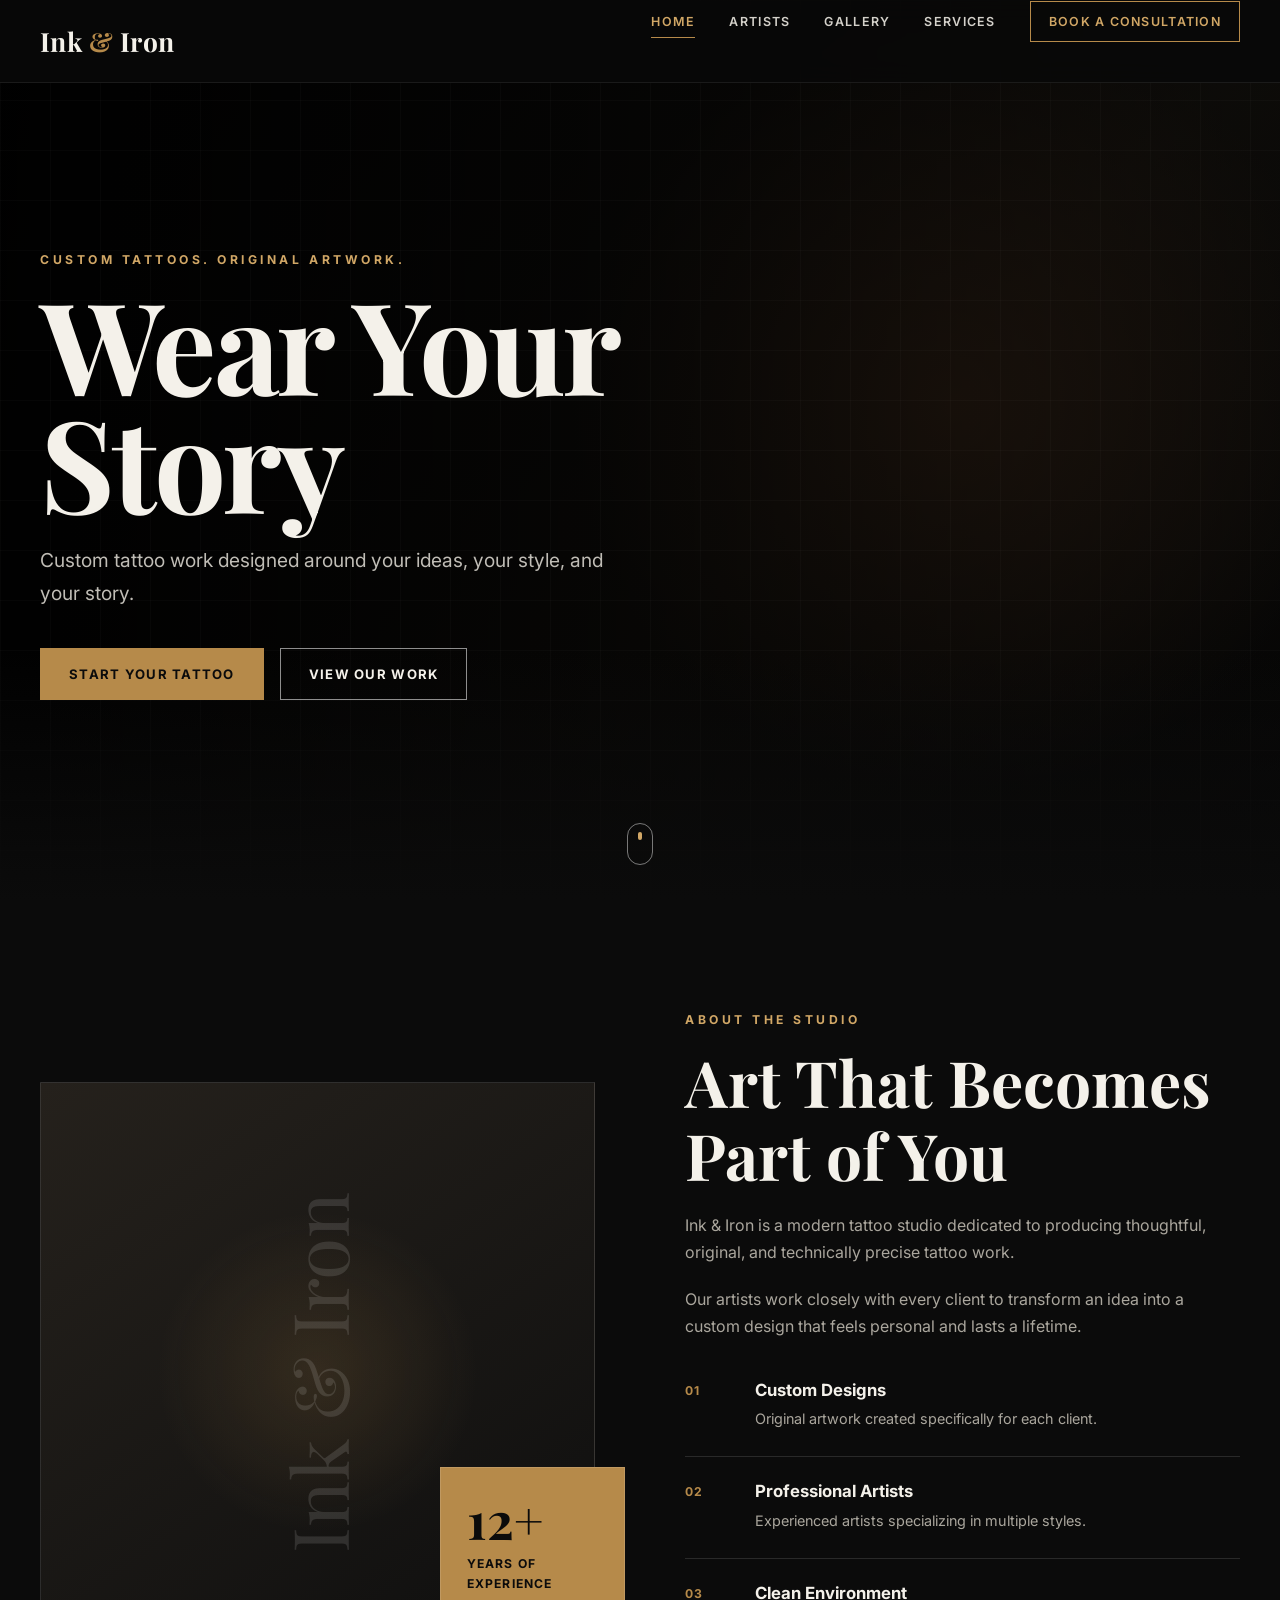
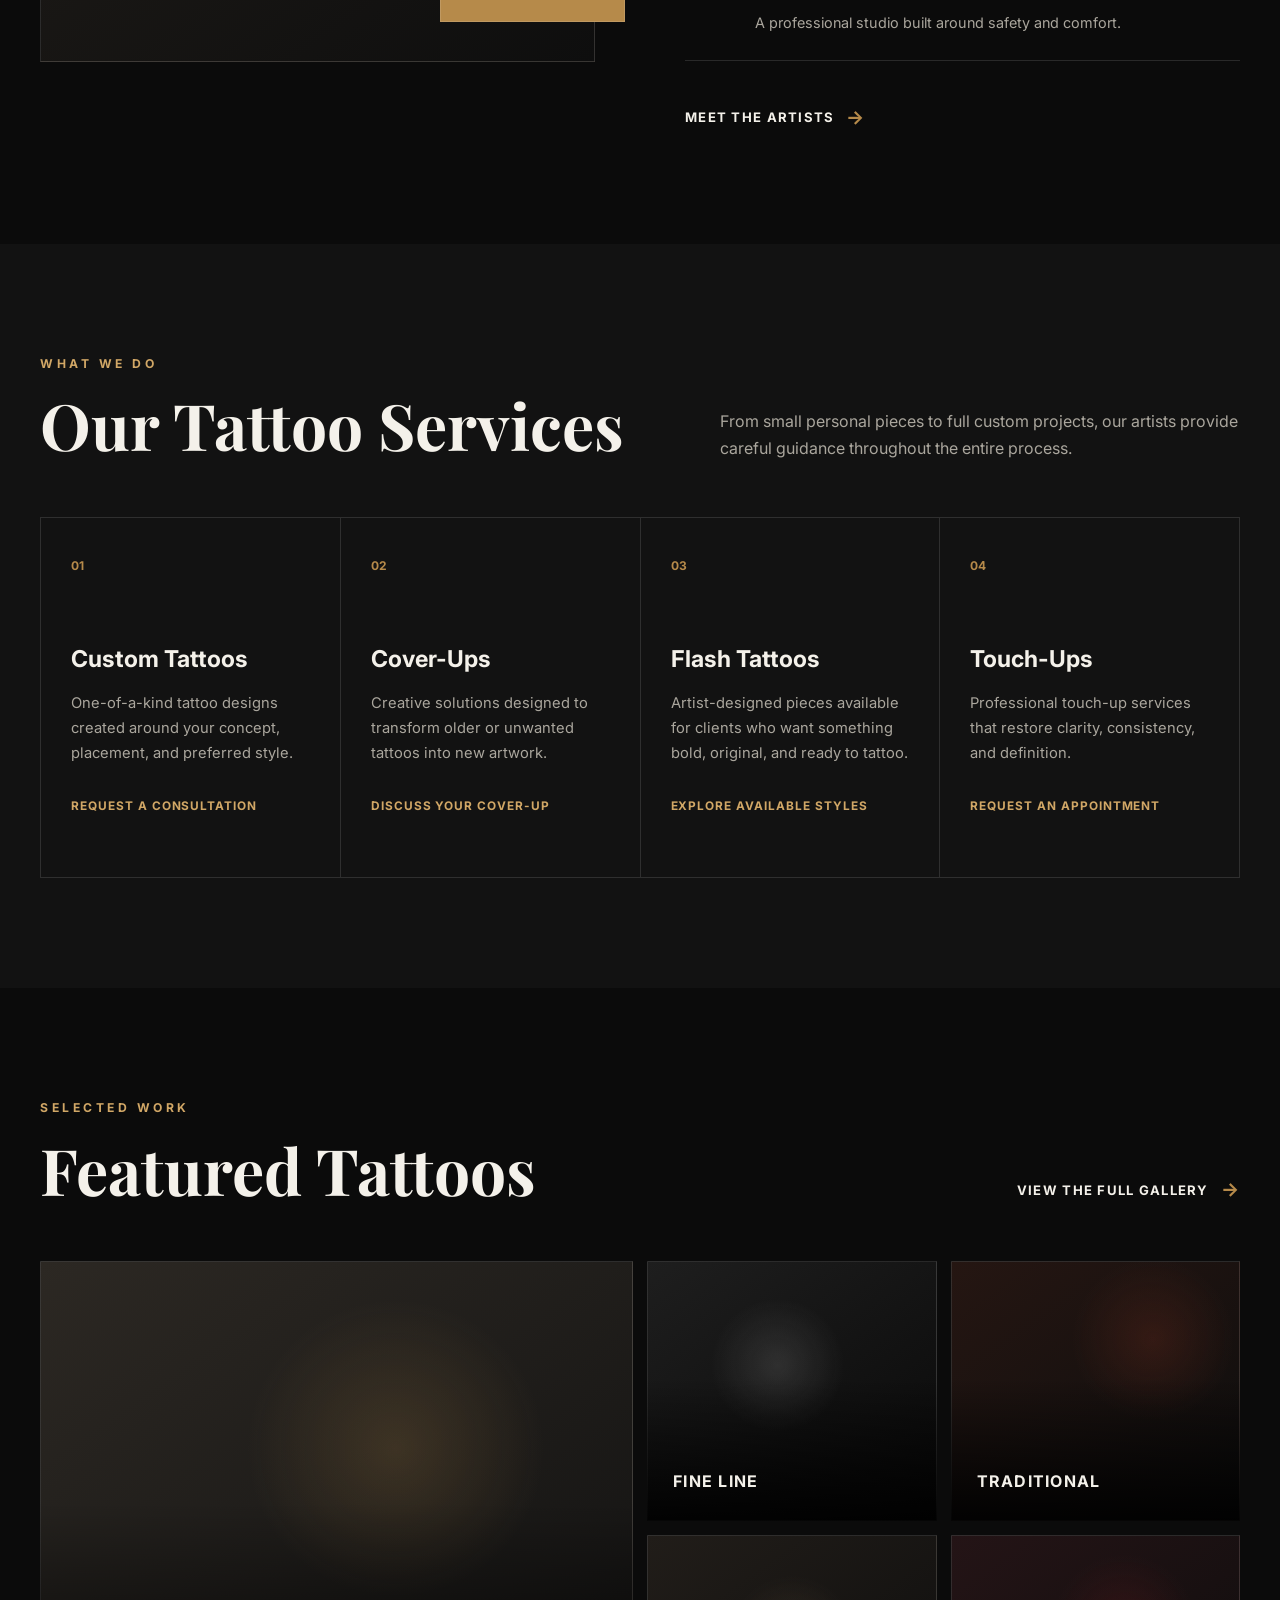
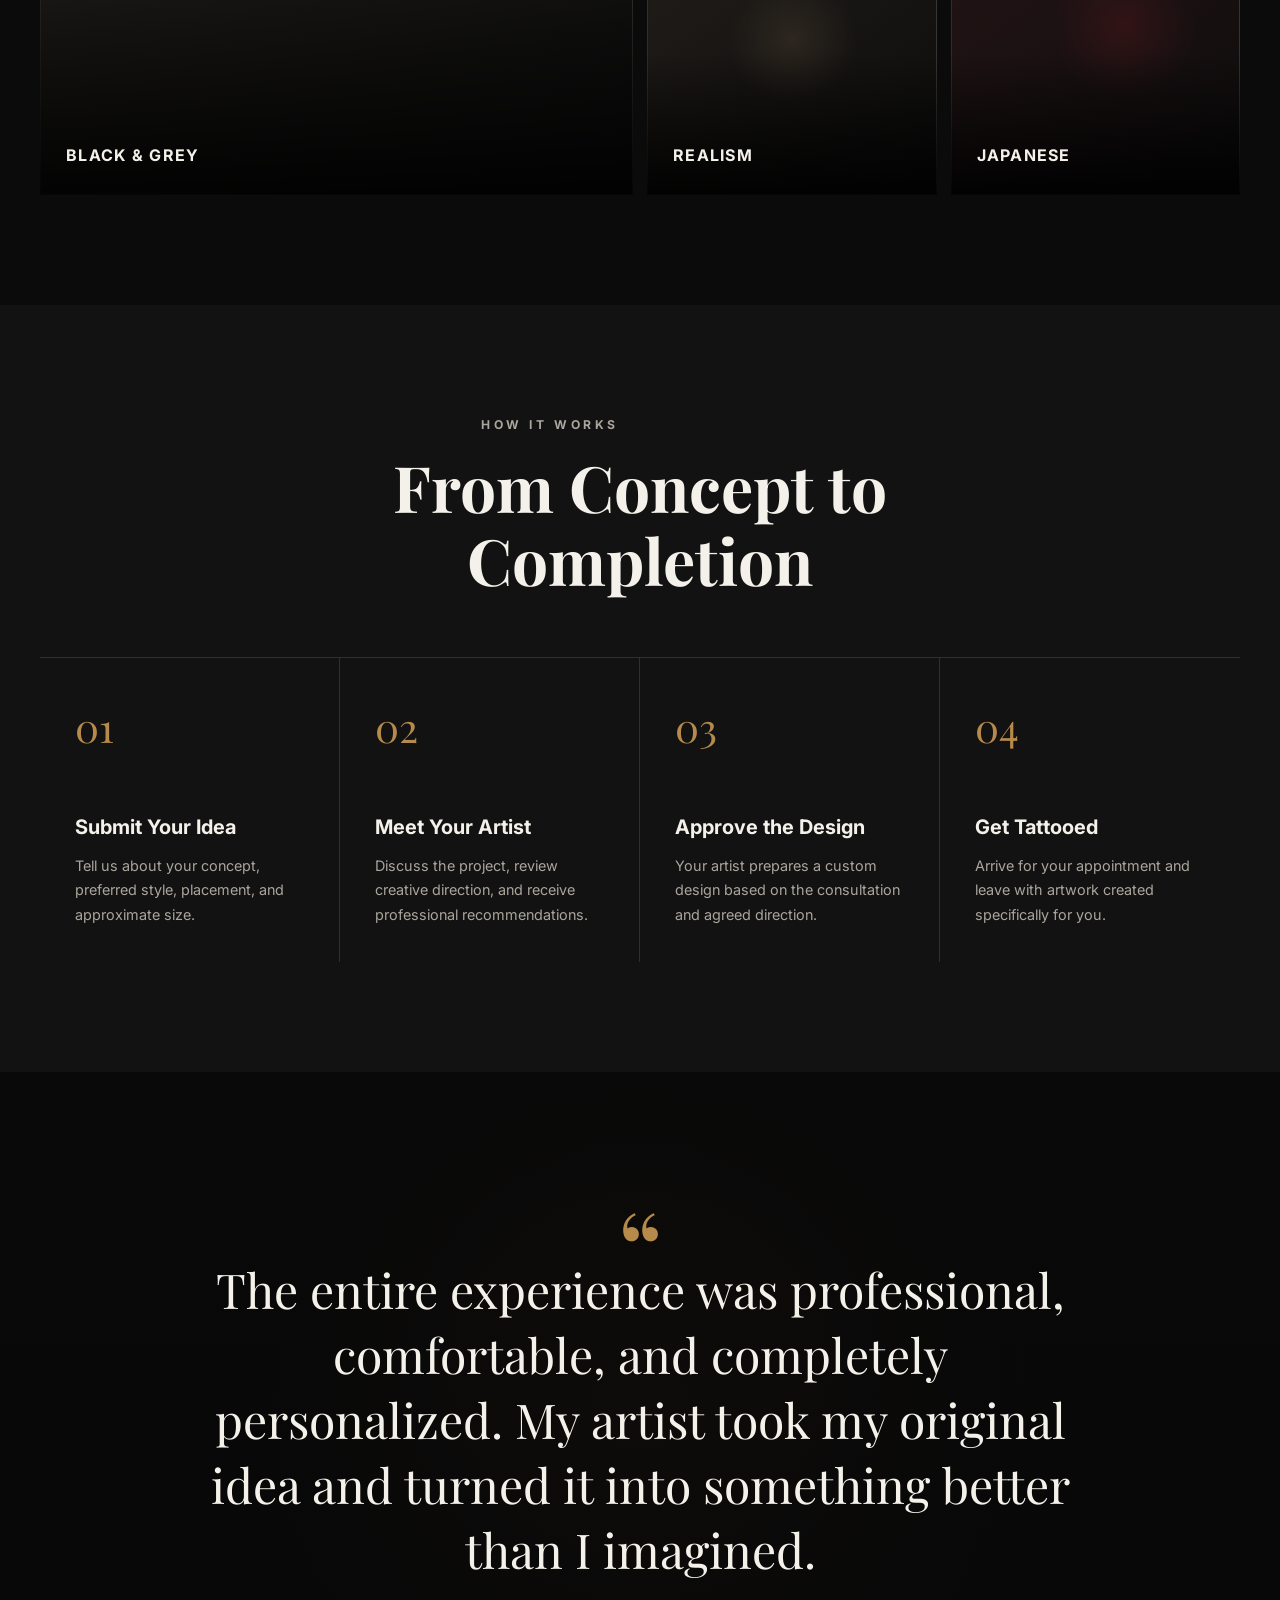
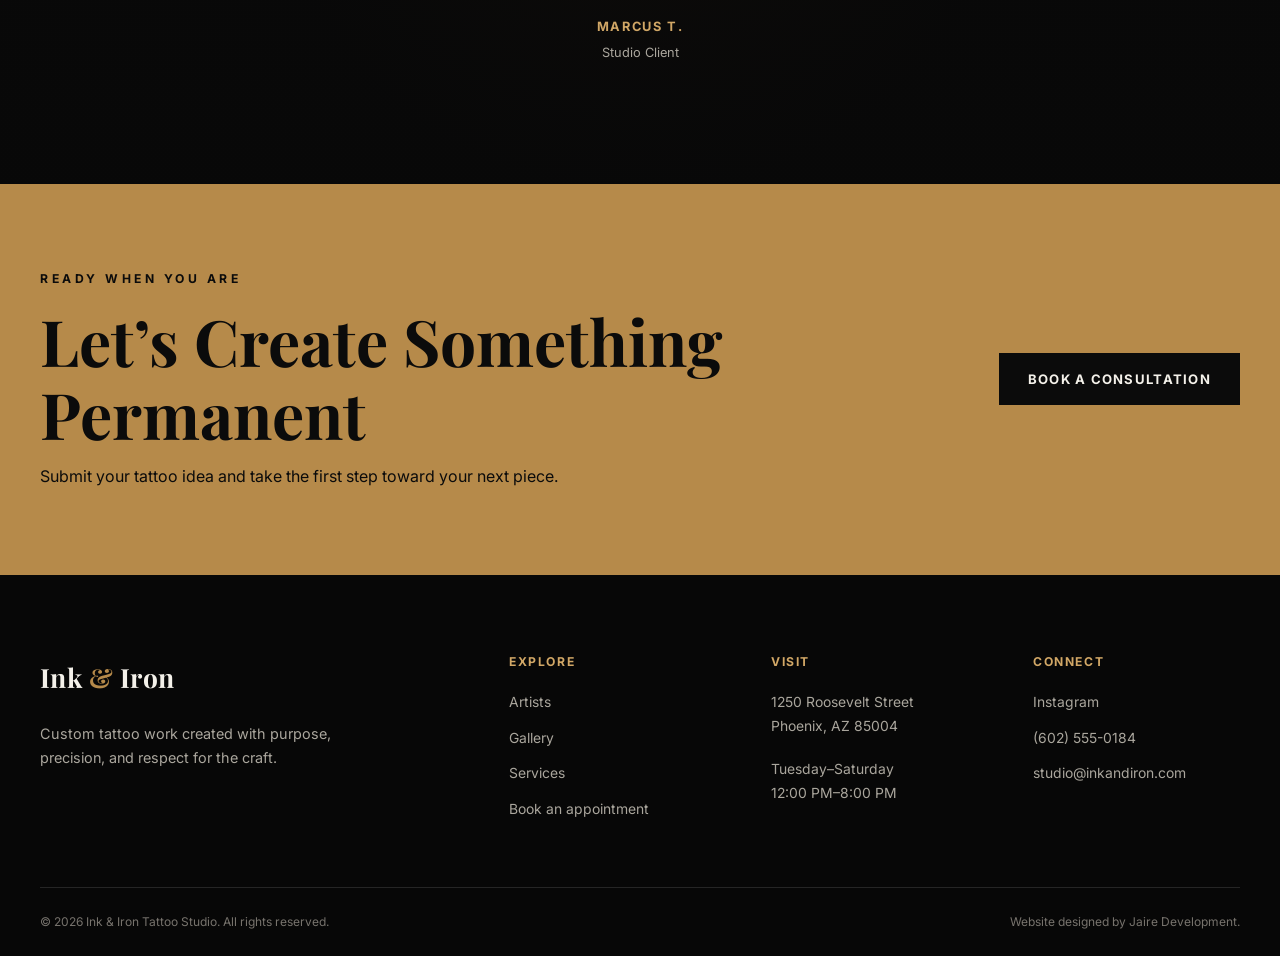
==== index.html @ 7f623fce "." ====
<!DOCTYPE html>
<html lang="en">
  <head>
    <meta charset="UTF-8" />

    <meta
      name="viewport"
      content="width=device-width, initial-scale=1.0"
    />

    <meta
      name="description"
      content="Ink & Iron Tattoo Studio creates custom tattoos in a clean, professional, and welcoming environment."
    />

    <title>Ink & Iron Tattoo Studio</title>

    <link rel="stylesheet" href="css/styles.css" />
  </head>

  <body>
    <!-- Header -->
    <header class="site-header">
      <nav class="navbar" aria-label="Main navigation">
        <a href="index.html" class="logo">
          Ink <span>&</span> Iron
        </a>

        <button
          class="menu-toggle"
          type="button"
          aria-label="Open navigation menu"
          aria-expanded="false"
        >
          <span></span>
          <span></span>
          <span></span>
        </button>

        <ul class="nav-links">
          <li><a href="index.html" class="active">Home</a></li>
          <li><a href="artists.html">Artists</a></li>
          <li><a href="gallery.html">Gallery</a></li>
          <li><a href="#services">Services</a></li>
          <li>
            <a href="booking.html" class="nav-button">
              Book a Consultation
            </a>
          </li>
        </ul>
      </nav>
    </header>

    <main>
      <!-- Hero -->
      <section class="hero">
        <div class="hero-overlay"></div>

        <div class="hero-content">
          <p class="eyebrow">Custom tattoos. Original artwork.</p>

          <h1>Wear Your Story</h1>

          <p class="hero-description">
            Custom tattoo work designed around your ideas, your style, and
            your story.
          </p>

          <div class="hero-actions">
            <a href="booking.html" class="button button-primary">
              Start Your Tattoo
            </a>

            <a href="gallery.html" class="button button-outline">
              View Our Work
            </a>
          </div>
        </div>

        <a href="#about" class="scroll-indicator" aria-label="Scroll to about">
          <span></span>
        </a>
      </section>

      <!-- About -->
      <section class="section about-section" id="about">
        <div class="section-container about-grid">
          <div class="about-visual" aria-hidden="true">
            <div class="image-placeholder">
              <span>Ink & Iron</span>
            </div>

            <div class="experience-badge">
              <strong>12+</strong>
              <span>Years of Experience</span>
            </div>
          </div>

          <div class="about-content">
            <p class="section-label">About the studio</p>

            <h2>Art That Becomes Part of You</h2>

            <p>
              Ink & Iron is a modern tattoo studio dedicated to producing
              thoughtful, original, and technically precise tattoo work.
            </p>

            <p>
              Our artists work closely with every client to transform an idea
              into a custom design that feels personal and lasts a lifetime.
            </p>

            <div class="studio-features">
              <div class="feature">
                <span class="feature-number">01</span>

                <div>
                  <h3>Custom Designs</h3>
                  <p>Original artwork created specifically for each client.</p>
                </div>
              </div>

              <div class="feature">
                <span class="feature-number">02</span>

                <div>
                  <h3>Professional Artists</h3>
                  <p>Experienced artists specializing in multiple styles.</p>
                </div>
              </div>

              <div class="feature">
                <span class="feature-number">03</span>

                <div>
                  <h3>Clean Environment</h3>
                  <p>A professional studio built around safety and comfort.</p>
                </div>
              </div>
            </div>

            <a href="artists.html" class="text-link">
              Meet the artists
              <span aria-hidden="true">→</span>
            </a>
          </div>
        </div>
      </section>

      <!-- Services -->
      <section class="section services-section" id="services">
        <div class="section-container">
          <div class="section-heading">
            <div>
              <p class="section-label">What we do</p>
              <h2>Our Tattoo Services</h2>
            </div>

            <p>
              From small personal pieces to full custom projects, our artists
              provide careful guidance throughout the entire process.
            </p>
          </div>

          <div class="services-grid">
            <article class="service-card">
              <span class="service-number">01</span>
              <h3>Custom Tattoos</h3>
              <p>
                One-of-a-kind tattoo designs created around your concept,
                placement, and preferred style.
              </p>
              <a href="booking.html">Request a consultation</a>
            </article>

            <article class="service-card">
              <span class="service-number">02</span>
              <h3>Cover-Ups</h3>
              <p>
                Creative solutions designed to transform older or unwanted
                tattoos into new artwork.
              </p>
              <a href="booking.html">Discuss your cover-up</a>
            </article>

            <article class="service-card">
              <span class="service-number">03</span>
              <h3>Flash Tattoos</h3>
              <p>
                Artist-designed pieces available for clients who want something
                bold, original, and ready to tattoo.
              </p>
              <a href="gallery.html">Explore available styles</a>
            </article>

            <article class="service-card">
              <span class="service-number">04</span>
              <h3>Touch-Ups</h3>
              <p>
                Professional touch-up services that restore clarity,
                consistency, and definition.
              </p>
              <a href="booking.html">Request an appointment</a>
            </article>
          </div>
        </div>
      </section>

      <!-- Featured Work -->
      <section class="section gallery-preview-section">
        <div class="section-container">
          <div class="section-heading">
            <div>
              <p class="section-label">Selected work</p>
              <h2>Featured Tattoos</h2>
            </div>

            <a href="gallery.html" class="text-link">
              View the full gallery
              <span aria-hidden="true">→</span>
            </a>
          </div>

          <div class="gallery-preview-grid">
            <article class="gallery-item gallery-item-large">
              <div class="gallery-placeholder">
                <span>Black & Grey</span>
              </div>
            </article>

            <article class="gallery-item">
              <div class="gallery-placeholder">
                <span>Fine Line</span>
              </div>
            </article>

            <article class="gallery-item">
              <div class="gallery-placeholder">
                <span>Traditional</span>
              </div>
            </article>

            <article class="gallery-item">
              <div class="gallery-placeholder">
                <span>Realism</span>
              </div>
            </article>

            <article class="gallery-item">
              <div class="gallery-placeholder">
                <span>Japanese</span>
              </div>
            </article>
          </div>
        </div>
      </section>

      <!-- Process -->
      <section class="section process-section">
        <div class="section-container">
          <div class="section-heading centered">
            <p class="section-label">How it works</p>
            <h2>From Concept to Completion</h2>
          </div>

          <div class="process-grid">
            <article class="process-step">
              <span>01</span>
              <h3>Submit Your Idea</h3>
              <p>
                Tell us about your concept, preferred style, placement, and
                approximate size.
              </p>
            </article>

            <article class="process-step">
              <span>02</span>
              <h3>Meet Your Artist</h3>
              <p>
                Discuss the project, review creative direction, and receive
                professional recommendations.
              </p>
            </article>

            <article class="process-step">
              <span>03</span>
              <h3>Approve the Design</h3>
              <p>
                Your artist prepares a custom design based on the consultation
                and agreed direction.
              </p>
            </article>

            <article class="process-step">
              <span>04</span>
              <h3>Get Tattooed</h3>
              <p>
                Arrive for your appointment and leave with artwork created
                specifically for you.
              </p>
            </article>
          </div>
        </div>
      </section>

      <!-- Testimonial -->
      <section class="testimonial-section">
        <div class="section-container">
          <blockquote>
            <span class="quote-mark">“</span>

            <p>
              The entire experience was professional, comfortable, and
              completely personalized. My artist took my original idea and
              turned it into something better than I imagined.
            </p>

            <footer>
              <strong>Marcus T.</strong>
              <span>Studio Client</span>
            </footer>
          </blockquote>
        </div>
      </section>

      <!-- Call to Action -->
      <section class="cta-section">
        <div class="section-container cta-content">
          <div>
            <p class="section-label">Ready when you are</p>
            <h2>Let’s Create Something Permanent</h2>
            <p>
              Submit your tattoo idea and take the first step toward your next
              piece.
            </p>
          </div>

          <a href="booking.html" class="button button-primary">
            Book a Consultation
          </a>
        </div>
      </section>
    </main>

    <!-- Footer -->
    <footer class="site-footer">
      <div class="section-container footer-grid">
        <div class="footer-brand">
          <a href="index.html" class="logo">
            Ink <span>&</span> Iron
          </a>

          <p>
            Custom tattoo work created with purpose, precision, and respect for
            the craft.
          </p>
        </div>

        <div class="footer-column">
          <h3>Explore</h3>

          <ul>
            <li><a href="artists.html">Artists</a></li>
            <li><a href="gallery.html">Gallery</a></li>
            <li><a href="#services">Services</a></li>
            <li><a href="booking.html">Book an appointment</a></li>
          </ul>
        </div>

        <div class="footer-column">
          <h3>Visit</h3>

          <address>
            1250 Roosevelt Street<br />
            Phoenix, AZ 85004
          </address>

          <p>
            Tuesday–Saturday<br />
            12:00 PM–8:00 PM
          </p>
        </div>

        <div class="footer-column">
          <h3>Connect</h3>

          <ul>
            <li>
              <a href="#" aria-label="Visit Ink and Iron on Instagram">
                Instagram
              </a>
            </li>

            <li>
              <a href="tel:+16025550184">(602) 555-0184</a>
            </li>

            <li>
              <a href="mailto:studio@inkandiron.com">
                studio@inkandiron.com
              </a>
            </li>
          </ul>
        </div>
      </div>

      <div class="section-container footer-bottom">
        <p>
          &copy; <span id="current-year"></span> Ink & Iron Tattoo Studio.
          All rights reserved.
        </p>

        <p>Website designed by Jaire Development.</p>
      </div>
    </footer>

    <script src="js/script.js"></script>
  </body>
</html>
---- css/styles.css ----
@import url("https://fonts.googleapis.com/css2?family=Inter:wght@400;500;600;700&family=Playfair+Display:wght@600;700&display=swap");

:root {
  --background: #0b0b0b;
  --background-light: #121212;
  --background-card: #181818;
  --text-primary: #f4f1ea;
  --text-secondary: #aaa69d;
  --accent: #b68a4a;
  --accent-light: #d1a766;
  --border: rgba(255, 255, 255, 0.12);
  --container-width: 1200px;
  --transition: 0.3s ease;
}

* {
  margin: 0;
  padding: 0;
  box-sizing: border-box;
}

html {
  scroll-behavior: smooth;
}

body {
  min-height: 100vh;
  overflow-x: hidden;
  background: var(--background);
  color: var(--text-primary);
  font-family: "Inter", sans-serif;
  line-height: 1.7;
}

body.menu-open {
  overflow: hidden;
}

img {
  display: block;
  max-width: 100%;
}

a {
  color: inherit;
  text-decoration: none;
}

button,
input,
textarea,
select {
  font: inherit;
}

ul {
  list-style: none;
}

h1,
h2,
.logo {
  font-family: "Playfair Display", serif;
}

h1,
h2,
h3 {
  line-height: 1.15;
}

.section {
  padding: 110px 24px;
}

.section-container {
  width: 100%;
  max-width: var(--container-width);
  margin: 0 auto;
}

.section-label,
.eyebrow {
  margin-bottom: 14px;
  color: var(--accent-light);
  font-size: 0.76rem;
  font-weight: 700;
  letter-spacing: 0.22rem;
  text-transform: uppercase;
}

.section h2 {
  font-size: clamp(2.2rem, 5vw, 4.1rem);
  font-weight: 700;
}

.section-heading {
  display: flex;
  align-items: flex-end;
  justify-content: space-between;
  gap: 40px;
  margin-bottom: 55px;
}

.section-heading > p {
  max-width: 520px;
  color: var(--text-secondary);
}

.section-heading.centered {
  display: block;
  max-width: 700px;
  margin: 0 auto 60px;
  text-align: center;
}

.button {
  display: inline-flex;
  align-items: center;
  justify-content: center;
  min-height: 52px;
  padding: 0 28px;
  border: 1px solid transparent;
  font-size: 0.82rem;
  font-weight: 700;
  letter-spacing: 0.08rem;
  text-transform: uppercase;
  transition:
    color var(--transition),
    background-color var(--transition),
    border-color var(--transition),
    transform var(--transition);
}

.button:hover {
  transform: translateY(-3px);
}

.button-primary {
  background: var(--accent);
  color: #0b0b0b;
}

.button-primary:hover {
  background: var(--accent-light);
}

.button-outline {
  border-color: rgba(255, 255, 255, 0.55);
  color: var(--text-primary);
}

.button-outline:hover {
  border-color: var(--accent);
  background: var(--accent);
  color: #0b0b0b;
}

.text-link {
  display: inline-flex;
  align-items: center;
  gap: 12px;
  color: var(--text-primary);
  font-size: 0.82rem;
  font-weight: 700;
  letter-spacing: 0.08rem;
  text-transform: uppercase;
  transition: color var(--transition);
}

.text-link span {
  color: var(--accent);
  font-size: 1.2rem;
  transition: transform var(--transition);
}

.text-link:hover {
  color: var(--accent-light);
}

.text-link:hover span {
  transform: translateX(5px);
}

/* Header */

.site-header {
  position: fixed;
  z-index: 1000;
  top: 0;
  right: 0;
  left: 0;
  border-bottom: 1px solid rgba(255, 255, 255, 0.08);
  background: rgba(8, 8, 8, 0.88);
  backdrop-filter: blur(14px);
}

.navbar {
  display: flex;
  align-items: center;
  justify-content: space-between;
  width: min(100% - 48px, var(--container-width));
  min-height: 82px;
  margin: 0 auto;
}

.logo {
  color: var(--text-primary);
  font-size: 1.65rem;
  font-weight: 700;
  letter-spacing: 0.03rem;
}

.logo span {
  color: var(--accent);
}

.nav-links {
  display: flex;
  align-items: center;
  gap: 34px;
}

.nav-links a {
  position: relative;
  color: #d4d1ca;
  font-size: 0.78rem;
  font-weight: 600;
  letter-spacing: 0.08rem;
  text-transform: uppercase;
  transition: color var(--transition);
}

.nav-links a:not(.nav-button)::after {
  position: absolute;
  right: 0;
  bottom: -9px;
  left: 0;
  height: 1px;
  background: var(--accent);
  content: "";
  transform: scaleX(0);
  transform-origin: right;
  transition: transform var(--transition);
}

.nav-links a:hover,
.nav-links a.active {
  color: var(--accent-light);
}

.nav-links a:hover::after,
.nav-links a.active::after {
  transform: scaleX(1);
  transform-origin: left;
}

.nav-links .nav-button {
  padding: 12px 18px;
  border: 1px solid var(--accent);
  color: var(--accent-light);
}

.nav-links .nav-button:hover {
  background: var(--accent);
  color: #0b0b0b;
}

.menu-toggle {
  display: none;
  width: 42px;
  height: 42px;
  border: 0;
  background: transparent;
  cursor: pointer;
}

.menu-toggle span {
  display: block;
  width: 25px;
  height: 2px;
  margin: 5px auto;
  background: var(--text-primary);
  transition:
    transform var(--transition),
    opacity var(--transition);
}

/* Hero */

.hero {
  position: relative;
  display: flex;
  align-items: center;
  min-height: 100vh;
  padding: 130px 24px 80px;
  background:
    linear-gradient(90deg, rgba(0, 0, 0, 0.96), rgba(0, 0, 0, 0.5)),
    radial-gradient(circle at 75% 45%, #3a281a 0%, transparent 36%),
    linear-gradient(135deg, #090909, #1a1712 60%, #090909);
}

.hero::before {
  position: absolute;
  inset: 0;
  background-image:
    linear-gradient(rgba(255, 255, 255, 0.018) 1px, transparent 1px),
    linear-gradient(90deg, rgba(255, 255, 255, 0.018) 1px, transparent 1px);
  background-size: 50px 50px;
  content: "";
}

.hero-overlay {
  position: absolute;
  inset: 0;
  background: linear-gradient(
    to top,
    var(--background) 0%,
    transparent 28%
  );
}

.hero-content {
  position: relative;
  z-index: 2;
  width: 100%;
  max-width: var(--container-width);
  margin: 0 auto;
}

.hero h1 {
  max-width: 850px;
  margin-bottom: 24px;
  font-size: clamp(4rem, 10vw, 8rem);
  line-height: 0.92;
  letter-spacing: -0.2rem;
}

.hero-description {
  max-width: 580px;
  margin-bottom: 38px;
  color: #c0bdb6;
  font-size: clamp(1rem, 2vw, 1.2rem);
}

.hero-actions {
  display: flex;
  flex-wrap: wrap;
  gap: 16px;
}

.scroll-indicator {
  position: absolute;
  z-index: 2;
  bottom: 35px;
  left: 50%;
  width: 26px;
  height: 42px;
  border: 1px solid rgba(255, 255, 255, 0.45);
  border-radius: 20px;
  transform: translateX(-50%);
}

.scroll-indicator span {
  position: absolute;
  top: 8px;
  left: 50%;
  width: 4px;
  height: 8px;
  border-radius: 20px;
  background: var(--accent-light);
  transform: translateX(-50%);
  animation: scrollIndicator 1.8s infinite;
}

@keyframes scrollIndicator {
  0% {
    opacity: 0;
    transform: translate(-50%, 0);
  }

  40% {
    opacity: 1;
  }

  100% {
    opacity: 0;
    transform: translate(-50%, 14px);
  }
}

/* About */

.about-section {
  background: var(--background);
}

.about-grid {
  display: grid;
  grid-template-columns: minmax(0, 1fr) minmax(0, 1fr);
  align-items: center;
  gap: 90px;
}

.about-visual {
  position: relative;
  min-height: 580px;
}

.image-placeholder {
  display: flex;
  align-items: center;
  justify-content: center;
  height: 100%;
  min-height: 580px;
  border: 1px solid var(--border);
  background:
    radial-gradient(circle at center, rgba(182, 138, 74, 0.17), transparent 40%),
    linear-gradient(145deg, #25211c, #0e0e0e);
}

.image-placeholder span {
  color: rgba(255, 255, 255, 0.12);
  font-family: "Playfair Display", serif;
  font-size: clamp(2rem, 6vw, 5rem);
  transform: rotate(-90deg);
}

.experience-badge {
  position: absolute;
  right: -30px;
  bottom: 40px;
  display: flex;
  flex-direction: column;
  width: 185px;
  padding: 26px;
  border: 1px solid rgba(255, 255, 255, 0.13);
  background: var(--accent);
  color: #0b0b0b;
}

.experience-badge strong {
  font-family: "Playfair Display", serif;
  font-size: 3.2rem;
  line-height: 1;
}

.experience-badge span {
  margin-top: 8px;
  font-size: 0.76rem;
  font-weight: 700;
  letter-spacing: 0.07rem;
  text-transform: uppercase;
}

.about-content > p:not(.section-label) {
  margin-top: 20px;
  color: var(--text-secondary);
}

.studio-features {
  display: grid;
  gap: 25px;
  margin: 40px 0;
}

.feature {
  display: grid;
  grid-template-columns: 50px 1fr;
  gap: 20px;
  padding-bottom: 25px;
  border-bottom: 1px solid var(--border);
}

.feature-number {
  color: var(--accent);
  font-size: 0.76rem;
  font-weight: 700;
  letter-spacing: 0.08rem;
}

.feature h3 {
  margin-bottom: 7px;
  font-size: 1.05rem;
}

.feature p {
  color: var(--text-secondary);
  font-size: 0.9rem;
}

/* Services */

.services-section {
  background: var(--background-light);
}

.services-grid {
  display: grid;
  grid-template-columns: repeat(4, 1fr);
  border-top: 1px solid var(--border);
  border-left: 1px solid var(--border);
}

.service-card {
  min-height: 360px;
  padding: 38px 30px;
  border-right: 1px solid var(--border);
  border-bottom: 1px solid var(--border);
  transition:
    background-color var(--transition),
    transform var(--transition);
}

.service-card:hover {
  background: #1d1b18;
  transform: translateY(-6px);
}

.service-number {
  display: block;
  margin-bottom: 70px;
  color: var(--accent);
  font-size: 0.75rem;
  font-weight: 700;
}

.service-card h3 {
  margin-bottom: 18px;
  font-size: 1.45rem;
}

.service-card p {
  margin-bottom: 25px;
  color: var(--text-secondary);
  font-size: 0.92rem;
}

.service-card a {
  color: var(--accent-light);
  font-size: 0.74rem;
  font-weight: 700;
  letter-spacing: 0.06rem;
  text-transform: uppercase;
}

/* Gallery preview */

.gallery-preview-section {
  background: var(--background);
}

.gallery-preview-grid {
  display: grid;
  grid-template-columns: repeat(4, 1fr);
  grid-auto-rows: 260px;
  gap: 14px;
}

.gallery-item {
  position: relative;
  overflow: hidden;
}

.gallery-item-large {
  grid-column: span 2;
  grid-row: span 2;
}

.gallery-placeholder {
  display: flex;
  align-items: flex-end;
  width: 100%;
  height: 100%;
  padding: 25px;
  border: 1px solid var(--border);
  background:
    radial-gradient(circle at 60% 35%, rgba(182, 138, 74, 0.2), transparent 30%),
    linear-gradient(145deg, #2c2823, #101010);
  transition: transform 0.55s ease;
}

.gallery-item:nth-child(2) .gallery-placeholder {
  background:
    radial-gradient(circle at 45% 40%, rgba(160, 160, 160, 0.19), transparent 30%),
    linear-gradient(145deg, #1e1e1e, #090909);
}

.gallery-item:nth-child(3) .gallery-placeholder {
  background:
    radial-gradient(circle at 70% 30%, rgba(121, 47, 31, 0.28), transparent 30%),
    linear-gradient(145deg, #251612, #0d0d0d);
}

.gallery-item:nth-child(4) .gallery-placeholder {
  background:
    radial-gradient(circle at 50% 40%, rgba(95, 77, 59, 0.3), transparent 30%),
    linear-gradient(145deg, #211d19, #0c0c0c);
}

.gallery-item:nth-child(5) .gallery-placeholder {
  background:
    radial-gradient(circle at 60% 35%, rgba(111, 28, 31, 0.28), transparent 30%),
    linear-gradient(145deg, #241416, #0c0c0c);
}

.gallery-placeholder::before {
  position: absolute;
  inset: 0;
  background: linear-gradient(to top, rgba(0, 0, 0, 0.9), transparent 55%);
  content: "";
}

.gallery-placeholder span {
  position: relative;
  z-index: 1;
  font-weight: 700;
  letter-spacing: 0.08rem;
  text-transform: uppercase;
}

.gallery-item:hover .gallery-placeholder {
  transform: scale(1.04);
}

/* Process */

.process-section {
  background: var(--background-light);
}

.process-grid {
  display: grid;
  grid-template-columns: repeat(4, 1fr);
}

.process-step {
  position: relative;
  padding: 35px;
  border-top: 1px solid var(--border);
}

.process-step:not(:last-child) {
  border-right: 1px solid var(--border);
}

.process-step span {
  display: block;
  margin-bottom: 55px;
  color: var(--accent);
  font-family: "Playfair Display", serif;
  font-size: 2.5rem;
}

.process-step h3 {
  margin-bottom: 15px;
  font-size: 1.25rem;
}

.process-step p {
  color: var(--text-secondary);
  font-size: 0.9rem;
}

/* Testimonial */

.testimonial-section {
  padding: 120px 24px;
  background:
    linear-gradient(rgba(8, 8, 8, 0.86), rgba(8, 8, 8, 0.96)),
    radial-gradient(circle at center, #4a321f, transparent 50%);
}

.testimonial-section blockquote {
  max-width: 900px;
  margin: 0 auto;
  text-align: center;
}

.quote-mark {
  display: block;
  height: 65px;
  color: var(--accent);
  font-family: "Playfair Display", serif;
  font-size: 7rem;
  line-height: 1;
}

.testimonial-section blockquote > p {
  margin-bottom: 35px;
  font-family: "Playfair Display", serif;
  font-size: clamp(1.65rem, 4vw, 3rem);
  line-height: 1.35;
}

.testimonial-section footer {
  display: flex;
  flex-direction: column;
  gap: 4px;
}

.testimonial-section footer strong {
  color: var(--accent-light);
  font-size: 0.8rem;
  letter-spacing: 0.1rem;
  text-transform: uppercase;
}

.testimonial-section footer span {
  color: var(--text-secondary);
  font-size: 0.8rem;
}

/* Call to action */

.cta-section {
  padding: 85px 24px;
  background: var(--accent);
  color: #0b0b0b;
}

.cta-section .section-label {
  color: #0b0b0b;
}

.cta-content {
  display: flex;
  align-items: center;
  justify-content: space-between;
  gap: 50px;
}

.cta-content h2 {
  max-width: 700px;
  margin-bottom: 12px;
  font-family: "Playfair Display", serif;
  font-size: clamp(2.2rem, 5vw, 4rem);
}

.cta-content p {
  max-width: 650px;
}

.cta-section .button-primary {
  flex-shrink: 0;
  border-color: #0b0b0b;
  background: #0b0b0b;
  color: var(--text-primary);
}

.cta-section .button-primary:hover {
  background: transparent;
  color: #0b0b0b;
}

/* Footer */

.site-footer {
  padding: 80px 24px 24px;
  background: #070707;
}

.footer-grid {
  display: grid;
  grid-template-columns: 2fr repeat(3, 1fr);
  gap: 55px;
  padding-bottom: 65px;
}

.footer-brand p {
  max-width: 320px;
  margin-top: 22px;
  color: var(--text-secondary);
  font-size: 0.9rem;
}

.footer-column h3 {
  margin-bottom: 22px;
  color: var(--accent-light);
  font-size: 0.76rem;
  letter-spacing: 0.1rem;
  text-transform: uppercase;
}

.footer-column ul {
  display: grid;
  gap: 12px;
}

.footer-column li,
.footer-column p,
.footer-column address {
  color: var(--text-secondary);
  font-size: 0.87rem;
  font-style: normal;
}

.footer-column p {
  margin-top: 20px;
}

.footer-column a {
  transition: color var(--transition);
}

.footer-column a:hover {
  color: var(--accent-light);
}

.footer-bottom {
  display: flex;
  justify-content: space-between;
  gap: 30px;
  padding-top: 24px;
  border-top: 1px solid var(--border);
  color: #77736d;
  font-size: 0.75rem;
}

/* Tablet */

@media (max-width: 1000px) {
  .nav-links {
    gap: 20px;
  }

  .about-grid {
    gap: 55px;
  }

  .services-grid {
    grid-template-columns: repeat(2, 1fr);
  }

  .process-grid {
    grid-template-columns: repeat(2, 1fr);
  }

  .process-step {
    border-right: 1px solid var(--border);
    border-bottom: 1px solid var(--border);
  }

  .gallery-preview-grid {
    grid-template-columns: repeat(2, 1fr);
  }

  .footer-grid {
    grid-template-columns: repeat(2, 1fr);
  }
}

/* Mobile navigation */

@media (max-width: 800px) {
  .section {
    padding: 85px 20px;
  }

  .navbar {
    width: min(100% - 40px, var(--container-width));
    min-height: 74px;
  }

  .menu-toggle {
    z-index: 1001;
    display: block;
  }

  .nav-links {
    position: fixed;
    top: 0;
    right: -100%;
    display: flex;
    flex-direction: column;
    align-items: flex-start;
    justify-content: center;
    width: min(82%, 400px);
    height: 100vh;
    padding: 90px 45px;
    background: #0b0b0b;
    transition: right var(--transition);
  }

  .nav-links.open {
    right: 0;
  }

  .nav-links a {
    font-size: 1rem;
  }

  .menu-toggle.active span:nth-child(1) {
    transform: translateY(7px) rotate(45deg);
  }

  .menu-toggle.active span:nth-child(2) {
    opacity: 0;
  }

  .menu-toggle.active span:nth-child(3) {
    transform: translateY(-7px) rotate(-45deg);
  }

  .hero {
    min-height: 94vh;
  }

  .hero h1 {
    letter-spacing: -0.12rem;
  }

  .about-grid {
    grid-template-columns: 1fr;
  }

  .about-visual {
    min-height: 480px;
  }

  .image-placeholder {
    min-height: 480px;
  }

  .experience-badge {
    right: 20px;
  }

  .section-heading {
    display: block;
  }

  .section-heading > p,
  .section-heading > .text-link {
    margin-top: 22px;
  }

  .cta-content {
    display: block;
  }

  .cta-content .button {
    margin-top: 30px;
  }
}

/* Small mobile */

@media (max-width: 600px) {
  .hero {
    padding-right: 20px;
    padding-left: 20px;
  }

  .hero h1 {
    font-size: clamp(3.6rem, 20vw, 5.4rem);
  }

  .hero-actions {
    display: grid;
  }

  .hero-actions .button {
    width: 100%;
  }

  .services-grid,
  .process-grid,
  .footer-grid {
    grid-template-columns: 1fr;
  }

  .gallery-preview-grid {
    grid-template-columns: 1fr;
    grid-auto-rows: 320px;
  }

  .gallery-item-large {
    grid-column: span 1;
    grid-row: span 1;
  }

  .service-card {
    min-height: auto;
  }

  .service-number {
    margin-bottom: 40px;
  }

  .experience-badge {
    right: 10px;
    bottom: 20px;
    width: 160px;
  }

  .footer-bottom {
    flex-direction: column;
  }
}
/* ========================================
   Additional phone and small-screen support
======================================== */

html {
  -webkit-text-size-adjust: 100%;
}

body {
  width: 100%;
  overflow-x: hidden;
}

img,
video,
iframe {
  max-width: 100%;
  height: auto;
}

button,
a,
input,
select,
textarea {
  -webkit-tap-highlight-color: transparent;
}

/* Prevent long text from overflowing */
p,
h1,
h2,
h3,
a {
  overflow-wrap: break-word;
}

/* Improve tablet layout */
@media (max-width: 900px) {
  .section-container {
    max-width: 700px;
  }

  .hero-content {
    max-width: 700px;
  }

  .section-heading {
    align-items: flex-start;
  }
}

/* Main phone layout */
@media (max-width: 600px) {
  .section {
    padding: 70px 18px;
  }

  .navbar {
    width: calc(100% - 32px);
  }

  .logo {
    font-size: 1.35rem;
  }

  .nav-links {
    width: 100%;
    max-width: none;
    padding: 90px 30px 40px;
  }

  .nav-links li {
    width: 100%;
  }

  .nav-links a {
    display: block;
    width: 100%;
    padding: 10px 0;
  }

  .nav-links .nav-button {
    margin-top: 10px;
    padding: 14px 18px;
    text-align: center;
  }

  .hero {
    min-height: 100svh;
    padding: 110px 18px 70px;
  }

  .hero h1 {
    margin-bottom: 20px;
    font-size: clamp(3.3rem, 18vw, 5rem);
    line-height: 0.95;
    letter-spacing: -0.08rem;
  }

  .hero-description {
    font-size: 1rem;
    line-height: 1.65;
  }

  .hero-actions {
    width: 100%;
  }

  .hero-actions .button {
    width: 100%;
    min-height: 54px;
  }

  .scroll-indicator {
    display: none;
  }

  .section h2 {
    font-size: clamp(2rem, 11vw, 3rem);
  }

  .about-grid {
    gap: 45px;
  }

  .about-visual,
  .image-placeholder {
    min-height: 390px;
  }

  .image-placeholder span {
    font-size: 2.7rem;
  }

  .experience-badge {
    right: 12px;
    bottom: 12px;
    width: 145px;
    padding: 20px;
  }

  .experience-badge strong {
    font-size: 2.5rem;
  }

  .feature {
    grid-template-columns: 38px 1fr;
    gap: 12px;
  }

  .services-grid {
    border-left: 0;
  }

  .service-card {
    padding: 32px 24px;
    border-left: 1px solid var(--border);
  }

  .gallery-preview-grid {
    grid-auto-rows: 280px;
  }

  .process-step {
    padding: 30px 24px;
    border-left: 1px solid var(--border);
  }

  .process-step span {
    margin-bottom: 30px;
  }

  .testimonial-section {
    padding: 85px 18px;
  }

  .testimonial-section blockquote > p {
    font-size: 1.55rem;
  }

  .cta-section {
    padding: 70px 18px;
  }

  .cta-content .button {
    width: 100%;
  }

  .site-footer {
    padding: 65px 18px 24px;
  }

  .footer-grid {
    gap: 40px;
  }

  .footer-bottom {
    gap: 10px;
    text-align: center;
  }
}

/* Extra-small phones */
@media (max-width: 380px) {
  .hero h1 {
    font-size: 3.15rem;
  }

  .button {
    padding-right: 18px;
    padding-left: 18px;
    font-size: 0.74rem;
  }

  .about-visual,
  .image-placeholder {
    min-height: 340px;
  }

  .experience-badge {
    width: 135px;
  }
}

/* iPhone safe-area support */
@supports (padding: env(safe-area-inset-bottom)) {
  .site-footer {
    padding-bottom: calc(24px + env(safe-area-inset-bottom));
  }

  .nav-links {
    padding-bottom: calc(40px + env(safe-area-inset-bottom));
  }
}

/* Reduce animations when requested by the device */
@media (prefers-reduced-motion: reduce) {
  html {
    scroll-behavior: auto;
  }

  *,
  *::before,
  *::after {
    animation-duration: 0.01ms !important;
    animation-iteration-count: 1 !important;
    transition-duration: 0.01ms !important;
  }
}
/* ========================================
   Interior page header
======================================== */

.page-hero {
  position: relative;
  display: flex;
  align-items: flex-end;
  min-height: 620px;
  padding: 160px 24px 90px;
  background:
    linear-gradient(to top, #0b0b0b 0%, rgba(11, 11, 11, 0.25) 75%),
    radial-gradient(circle at 75% 35%, rgba(182, 138, 74, 0.27), transparent 35%),
    linear-gradient(135deg, #080808, #211b15, #090909);
}

.page-hero::before {
  position: absolute;
  inset: 0;
  background-image:
    linear-gradient(rgba(255, 255, 255, 0.018) 1px, transparent 1px),
    linear-gradient(90deg, rgba(255, 255, 255, 0.018) 1px, transparent 1px);
  background-size: 50px 50px;
  content: "";
}

.page-hero-content {
  position: relative;
  z-index: 1;
}

.page-hero h1 {
  margin-bottom: 24px;
  font-family: "Playfair Display", serif;
  font-size: clamp(3.8rem, 9vw, 7.5rem);
  line-height: 0.95;
  letter-spacing: -0.14rem;
}

.page-hero-content > p:last-child {
  max-width: 650px;
  color: var(--text-secondary);
  font-size: 1.05rem;
}

/* ========================================
   Artists page
======================================== */

.artists-section {
  background: var(--background);
}

.artists-grid {
  display: grid;
  gap: 90px;
}

.artist-card {
  display: grid;
  grid-template-columns: minmax(0, 1.15fr) minmax(0, 0.85fr);
  align-items: center;
  gap: 75px;
}

.artist-card:nth-child(even) .artist-image {
  order: 2;
}

.artist-card:nth-child(even) .artist-content {
  order: 1;
}

.artist-image {
  display: flex;
  align-items: flex-end;
  min-height: 620px;
  padding: 30px;
  overflow: hidden;
  border: 1px solid var(--border);
}

.artist-image span {
  color: rgba(255, 255, 255, 0.4);
  font-size: 0.75rem;
  font-weight: 700;
  letter-spacing: 0.12rem;
  text-transform: uppercase;
}

.artist-image-one {
  background:
    radial-gradient(circle at 55% 35%, rgba(182, 138, 74, 0.24), transparent 30%),
    linear-gradient(145deg, #2c2722, #101010);
}

.artist-image-two {
  background:
    radial-gradient(circle at 45% 32%, rgba(156, 136, 116, 0.24), transparent 30%),
    linear-gradient(145deg, #282522, #0d0d0d);
}

.artist-image-three {
  background:
    radial-gradient(circle at 55% 35%, rgba(120, 45, 32, 0.3), transparent 30%),
    linear-gradient(145deg, #291713, #0d0d0d);
}

.artist-image-four {
  background:
    radial-gradient(circle at 50% 35%, rgba(121, 31, 38, 0.28), transparent 30%),
    linear-gradient(145deg, #261517, #0c0c0c);
}

.artist-role {
  margin-bottom: 14px;
  color: var(--accent-light);
  font-size: 0.75rem;
  font-weight: 700;
  letter-spacing: 0.12rem;
  text-transform: uppercase;
}

.artist-content h2 {
  margin-bottom: 24px;
  font-family: "Playfair Display", serif;
  font-size: clamp(2.5rem, 5vw, 4.5rem);
}

.artist-content > p:not(.artist-role) {
  margin-bottom: 30px;
  color: var(--text-secondary);
}

.artist-specialties {
  display: flex;
  flex-wrap: wrap;
  gap: 10px;
  margin-bottom: 35px;
}

.artist-specialties li {
  padding: 8px 13px;
  border: 1px solid var(--border);
  color: #c9c5bd;
  font-size: 0.72rem;
  letter-spacing: 0.05rem;
  text-transform: uppercase;
}

.artist-cta {
  padding: 90px 24px;
  background: var(--background-light);
}

.artist-cta-content {
  display: flex;
  align-items: center;
  justify-content: space-between;
  gap: 60px;
}

.artist-cta h2 {
  max-width: 750px;
  margin-bottom: 18px;
  font-family: "Playfair Display", serif;
  font-size: clamp(2.2rem, 5vw, 4rem);
}

.artist-cta-content > div > p:last-child {
  max-width: 650px;
  color: var(--text-secondary);
}

.artist-cta .button {
  flex-shrink: 0;
}

/* Artists tablet layout */

@media (max-width: 900px) {
  .artist-card {
    grid-template-columns: 1fr 1fr;
    gap: 40px;
  }

  .artist-image {
    min-height: 520px;
  }
}

/* Artists phone layout */

@media (max-width: 700px) {
  .page-hero {
    min-height: 520px;
    padding: 130px 18px 70px;
  }

  .page-hero h1 {
    font-size: clamp(3.4rem, 17vw, 5rem);
    letter-spacing: -0.08rem;
  }

  .artist-card {
    grid-template-columns: 1fr;
    gap: 35px;
  }

  .artist-card:nth-child(even) .artist-image,
  .artist-card:nth-child(even) .artist-content {
    order: initial;
  }

  .artist-image {
    min-height: 460px;
  }

  .artists-grid {
    gap: 75px;
  }

  .artist-cta {
    padding: 70px 18px;
  }

  .artist-cta-content {
    display: block;
  }

  .artist-cta .button {
    width: 100%;
    margin-top: 30px;
  }
}

@media (max-width: 400px) {
  .artist-image {
    min-height: 390px;
  }
}
/* ========================================
   Tattoo gallery page
======================================== */

.gallery-page-hero {
  background:
    linear-gradient(to top, #0b0b0b 0%, rgba(11, 11, 11, 0.25) 75%),
    radial-gradient(circle at 72% 35%, rgba(116, 35, 35, 0.3), transparent 34%),
    linear-gradient(135deg, #080808, #211516, #090909);
}

.tattoo-gallery-section {
  background: var(--background);
}

.gallery-intro {
  display: flex;
  align-items: flex-end;
  justify-content: space-between;
  gap: 50px;
  margin-bottom: 45px;
}

.gallery-intro h2 {
  font-family: "Playfair Display", serif;
  font-size: clamp(2.3rem, 5vw, 4rem);
}

.gallery-intro > p {
  max-width: 520px;
  color: var(--text-secondary);
}

.gallery-filters {
  display: flex;
  flex-wrap: wrap;
  gap: 10px;
  margin-bottom: 45px;
}

.gallery-filter {
  min-height: 44px;
  padding: 0 18px;
  border: 1px solid var(--border);
  background: transparent;
  color: var(--text-secondary);
  font-size: 0.72rem;
  font-weight: 700;
  letter-spacing: 0.07rem;
  text-transform: uppercase;
  cursor: pointer;
  transition:
    color var(--transition),
    border-color var(--transition),
    background-color var(--transition);
}

.gallery-filter:hover,
.gallery-filter.active {
  border-color: var(--accent);
  background: var(--accent);
  color: #0b0b0b;
}

.tattoo-gallery-grid {
  display: grid;
  grid-template-columns: repeat(3, minmax(0, 1fr));
  grid-auto-flow: dense;
  grid-auto-rows: 320px;
  gap: 16px;
}

.tattoo-card {
  min-width: 0;
  overflow: hidden;
}

.tattoo-card[hidden] {
  display: none;
}

.tattoo-card-tall {
  grid-row: span 2;
}

.tattoo-card-wide {
  grid-column: span 2;
}

.tattoo-art {
  position: relative;
  display: flex;
  align-items: flex-end;
  width: 100%;
  height: 100%;
  min-height: 100%;
  padding: 28px;
  overflow: hidden;
  border: 1px solid var(--border);
  transition: transform 0.5s ease;
}

.tattoo-art::before {
  position: absolute;
  inset: 0;
  background: linear-gradient(
    to top,
    rgba(0, 0, 0, 0.94),
    rgba(0, 0, 0, 0.08) 65%
  );
  content: "";
}

.tattoo-art::after {
  position: absolute;
  inset: 0;
  border: 1px solid transparent;
  content: "";
  transition: border-color var(--transition);
}

.tattoo-card:hover .tattoo-art {
  transform: scale(1.025);
}

.tattoo-card:hover .tattoo-art::after {
  border-color: var(--accent);
}

.tattoo-number {
  position: absolute;
  z-index: 1;
  top: 24px;
  right: 24px;
  color: rgba(255, 255, 255, 0.55);
  font-size: 0.72rem;
  font-weight: 700;
  letter-spacing: 0.08rem;
}

.tattoo-details {
  position: relative;
  z-index: 1;
}

.tattoo-details p {
  margin-bottom: 7px;
  color: var(--accent-light);
  font-size: 0.7rem;
  font-weight: 700;
  letter-spacing: 0.1rem;
  text-transform: uppercase;
}

.tattoo-details h3 {
  margin-bottom: 8px;
  font-family: "Playfair Display", serif;
  font-size: 1.55rem;
}

.tattoo-details span {
  color: #aaa69d;
  font-size: 0.76rem;
}

.tattoo-art-one {
  background:
    radial-gradient(circle at 48% 32%, rgba(185, 173, 155, 0.23), transparent 26%),
    linear-gradient(145deg, #34312e, #101010);
}

.tattoo-art-two {
  background:
    radial-gradient(circle at 55% 35%, rgba(159, 148, 131, 0.24), transparent 28%),
    linear-gradient(145deg, #292722, #0d0d0d);
}

.tattoo-art-three {
  background:
    radial-gradient(circle at 50% 38%, rgba(126, 43, 27, 0.34), transparent 27%),
    linear-gradient(145deg, #2b1712, #0d0d0d);
}

.tattoo-art-four {
  background:
    radial-gradient(circle at 60% 35%, rgba(122, 27, 35, 0.35), transparent 30%),
    linear-gradient(145deg, #2a1518, #0b0b0b);
}

.tattoo-art-five {
  background:
    radial-gradient(circle at 55% 35%, rgba(172, 95, 48, 0.33), transparent 28%),
    linear-gradient(145deg, #312016, #0d0d0d);
}

.tattoo-art-six {
  background:
    radial-gradient(circle at 48% 35%, rgba(139, 139, 139, 0.25), transparent 27%),
    linear-gradient(145deg, #282828, #0c0c0c);
}

.tattoo-art-seven {
  background:
    radial-gradient(circle at 50% 32%, rgba(170, 156, 132, 0.25), transparent 28%),
    linear-gradient(145deg, #28241f, #0d0d0d);
}

.tattoo-art-eight {
  background:
    radial-gradient(circle at 55% 38%, rgba(145, 55, 30, 0.34), transparent 27%),
    linear-gradient(145deg, #2d1913, #0d0d0d);
}

.tattoo-art-nine {
  background:
    radial-gradient(circle at 55% 34%, rgba(107, 34, 39, 0.34), transparent 29%),
    linear-gradient(145deg, #281619, #0c0c0c);
}

.tattoo-art-ten {
  background:
    radial-gradient(circle at 55% 35%, rgba(173, 62, 55, 0.34), transparent 29%),
    linear-gradient(145deg, #311719, #0c0c0c);
}

.gallery-cta {
  padding: 90px 24px;
  background: var(--background-light);
}

.gallery-cta-content {
  display: flex;
  align-items: center;
  justify-content: space-between;
  gap: 60px;
}

.gallery-cta h2 {
  max-width: 750px;
  margin-bottom: 18px;
  font-family: "Playfair Display", serif;
  font-size: clamp(2.2rem, 5vw, 4rem);
}

.gallery-cta-content > div > p:last-child {
  max-width: 650px;
  color: var(--text-secondary);
}

.gallery-cta .button {
  flex-shrink: 0;
}

/* Gallery tablet layout */

@media (max-width: 900px) {
  .gallery-intro {
    display: block;
  }

  .gallery-intro > p {
    margin-top: 22px;
  }

  .tattoo-gallery-grid {
    grid-template-columns: repeat(2, minmax(0, 1fr));
  }
}

/* Gallery phone layout */

@media (max-width: 600px) {
  .gallery-filters {
    display: grid;
    grid-template-columns: repeat(2, minmax(0, 1fr));
  }

  .gallery-filter {
    width: 100%;
    padding: 0 10px;
  }

  .tattoo-gallery-grid {
    grid-template-columns: 1fr;
    grid-auto-rows: 390px;
  }

  .tattoo-card-tall,
  .tattoo-card-wide {
    grid-row: span 1;
    grid-column: span 1;
  }

  .gallery-cta {
    padding: 70px 18px;
  }

  .gallery-cta-content {
    display: block;
  }

  .gallery-cta .button {
    width: 100%;
    margin-top: 30px;
  }
}

@media (max-width: 380px) {
  .gallery-filters {
    grid-template-columns: 1fr;
  }

  .tattoo-gallery-grid {
    grid-auto-rows: 340px;
  }
}
/* ========================================
   Booking page
======================================== */

.booking-page-hero {
  background:
    linear-gradient(to top, #0b0b0b 0%, rgba(11, 11, 11, 0.25) 75%),
    radial-gradient(circle at 75% 35%, rgba(182, 138, 74, 0.25), transparent 35%),
    linear-gradient(135deg, #080808, #241c14, #090909);
}

.booking-section {
  background: var(--background);
}

.booking-layout {
  display: grid;
  grid-template-columns: minmax(280px, 0.7fr) minmax(0, 1.3fr);
  align-items: start;
  gap: 90px;
}

.booking-information {
  position: sticky;
  top: 120px;
}

.booking-information > h2,
.form-heading h2 {
  margin-bottom: 22px;
  font-family: "Playfair Display", serif;
  font-size: clamp(2.2rem, 4vw, 3.7rem);
}

.booking-information > p:not(.section-label),
.form-heading > p:last-child {
  color: var(--text-secondary);
}

.booking-steps {
  display: grid;
  gap: 25px;
  margin: 45px 0;
}

.booking-step {
  display: grid;
  grid-template-columns: 42px 1fr;
  gap: 18px;
  padding-bottom: 25px;
  border-bottom: 1px solid var(--border);
}

.booking-step > span {
  color: var(--accent);
  font-size: 0.75rem;
  font-weight: 700;
}

.booking-step h3 {
  margin-bottom: 8px;
  font-size: 1rem;
}

.booking-step p {
  color: var(--text-secondary);
  font-size: 0.88rem;
}

.booking-contact-card {
  display: grid;
  gap: 12px;
  padding: 30px;
  border: 1px solid var(--border);
  background: var(--background-light);
}

.booking-contact-card h3 {
  margin-bottom: 8px;
  font-family: "Playfair Display", serif;
  font-size: 1.4rem;
}

.booking-contact-card address,
.booking-contact-card p,
.booking-contact-card a {
  color: var(--text-secondary);
  font-size: 0.88rem;
  font-style: normal;
}

.booking-contact-card a {
  transition: color var(--transition);
}

.booking-contact-card a:hover {
  color: var(--accent-light);
}

.booking-form-wrapper {
  padding: 48px;
  border: 1px solid var(--border);
  background: var(--background-light);
}

.form-heading {
  margin-bottom: 40px;
}

.booking-form {
  width: 100%;
}

.form-grid {
  display: grid;
  grid-template-columns: repeat(2, minmax(0, 1fr));
  gap: 25px 20px;
}

.form-group {
  display: flex;
  flex-direction: column;
  min-width: 0;
}

.form-group-full {
  grid-column: 1 / -1;
}

.form-group label {
  margin-bottom: 9px;
  color: #ddd9d1;
  font-size: 0.78rem;
  font-weight: 700;
  letter-spacing: 0.04rem;
  text-transform: uppercase;
}

.form-group label span {
  color: var(--accent-light);
}

.form-group input,
.form-group select,
.form-group textarea {
  width: 100%;
  border: 1px solid var(--border);
  border-radius: 0;
  outline: none;
  background: #0d0d0d;
  color: var(--text-primary);
  transition:
    border-color var(--transition),
    box-shadow var(--transition);
}

.form-group input,
.form-group select {
  min-height: 52px;
  padding: 0 15px;
}

.form-group textarea {
  min-height: 180px;
  padding: 15px;
  resize: vertical;
}

.form-group input::placeholder,
.form-group textarea::placeholder {
  color: #706d67;
}

.form-group input:focus,
.form-group select:focus,
.form-group textarea:focus {
  border-color: var(--accent);
  box-shadow: 0 0 0 3px rgba(182, 138, 74, 0.12);
}

.form-group input.invalid,
.form-group select.invalid,
.form-group textarea.invalid {
  border-color: #d46d64;
}

.form-group input[type="file"] {
  padding: 13px;
}

.form-group input[type="file"]::file-selector-button {
  margin-right: 14px;
  padding: 9px 13px;
  border: 0;
  background: var(--accent);
  color: #0b0b0b;
  font-weight: 700;
  cursor: pointer;
}

.field-error {
  min-height: 18px;
  margin-top: 6px;
  color: #e38981;
  font-size: 0.75rem;
}

.field-note {
  margin-top: 7px;
  color: var(--text-secondary);
  font-size: 0.74rem;
}

.textarea-information {
  display: flex;
  justify-content: space-between;
  gap: 20px;
}

#description-count {
  flex-shrink: 0;
  margin-top: 6px;
  color: var(--text-secondary);
  font-size: 0.74rem;
}

.checkbox-group {
  position: relative;
  display: grid;
  grid-template-columns: 22px 1fr;
  align-items: start;
  gap: 10px;
}

.checkbox-group input {
  width: 18px;
  min-height: 18px;
  margin-top: 2px;
  accent-color: var(--accent);
}

.checkbox-group label {
  margin: 0;
  font-size: 0.76rem;
  line-height: 1.5;
  text-transform: none;
}

.checkbox-group .field-error {
  grid-column: 2;
  margin-top: -5px;
}

.form-submit {
  width: 100%;
  margin-top: 32px;
  cursor: pointer;
}

.form-disclaimer {
  margin-top: 15px;
  color: var(--text-secondary);
  font-size: 0.75rem;
  text-align: center;
}

.form-success {
  margin-top: 25px;
  padding: 24px;
  border: 1px solid var(--accent);
  background: rgba(182, 138, 74, 0.08);
}

.form-success strong {
  display: block;
  margin-bottom: 7px;
  color: var(--accent-light);
  font-family: "Playfair Display", serif;
  font-size: 1.3rem;
}

.form-success p {
  color: var(--text-secondary);
  font-size: 0.9rem;
}

/* Frequently asked questions */

.booking-faq-section {
  padding: 110px 24px;
  background: var(--background-light);
}

.faq-list {
  border-top: 1px solid var(--border);
}

.faq-item {
  border-bottom: 1px solid var(--border);
}

.faq-item summary {
  position: relative;
  padding: 27px 50px 27px 0;
  font-family: "Playfair Display", serif;
  font-size: 1.25rem;
  cursor: pointer;
  list-style: none;
}

.faq-item summary::-webkit-details-marker {
  display: none;
}

.faq-item summary::after {
  position: absolute;
  top: 50%;
  right: 5px;
  color: var(--accent);
  content: "+";
  font-family: "Inter", sans-serif;
  font-size: 1.7rem;
  transform: translateY(-50%);
}

.faq-item[open] summary::after {
  content: "−";
}

.faq-item p {
  max-width: 850px;
  padding: 0 50px 27px 0;
  color: var(--text-secondary);
}

/* Booking tablet layout */

@media (max-width: 950px) {
  .booking-layout {
    grid-template-columns: 1fr;
    gap: 60px;
  }

  .booking-information {
    position: static;
  }

  .booking-steps {
    grid-template-columns: repeat(3, 1fr);
  }

  .booking-step {
    display: block;
    padding: 25px;
    border: 1px solid var(--border);
  }

  .booking-step > span {
    display: block;
    margin-bottom: 35px;
  }
}

/* Booking phone layout */

@media (max-width: 700px) {
  .booking-form-wrapper {
    padding: 30px 22px;
  }

  .form-grid {
    grid-template-columns: 1fr;
  }

  .form-group-full {
    grid-column: auto;
  }

  .booking-steps {
    grid-template-columns: 1fr;
  }

  .booking-step > span {
    margin-bottom: 20px;
  }

  .booking-faq-section {
    padding: 80px 18px;
  }

  .faq-item summary {
    padding-right: 42px;
    font-size: 1.1rem;
  }

  .faq-item p {
    padding-right: 0;
  }
}

@media (max-width: 400px) {
  .booking-form-wrapper {
    padding: 25px 16px;
  }

  .booking-contact-card {
    padding: 24px 20px;
  }

  .textarea-information {
    display: block;
  }
}
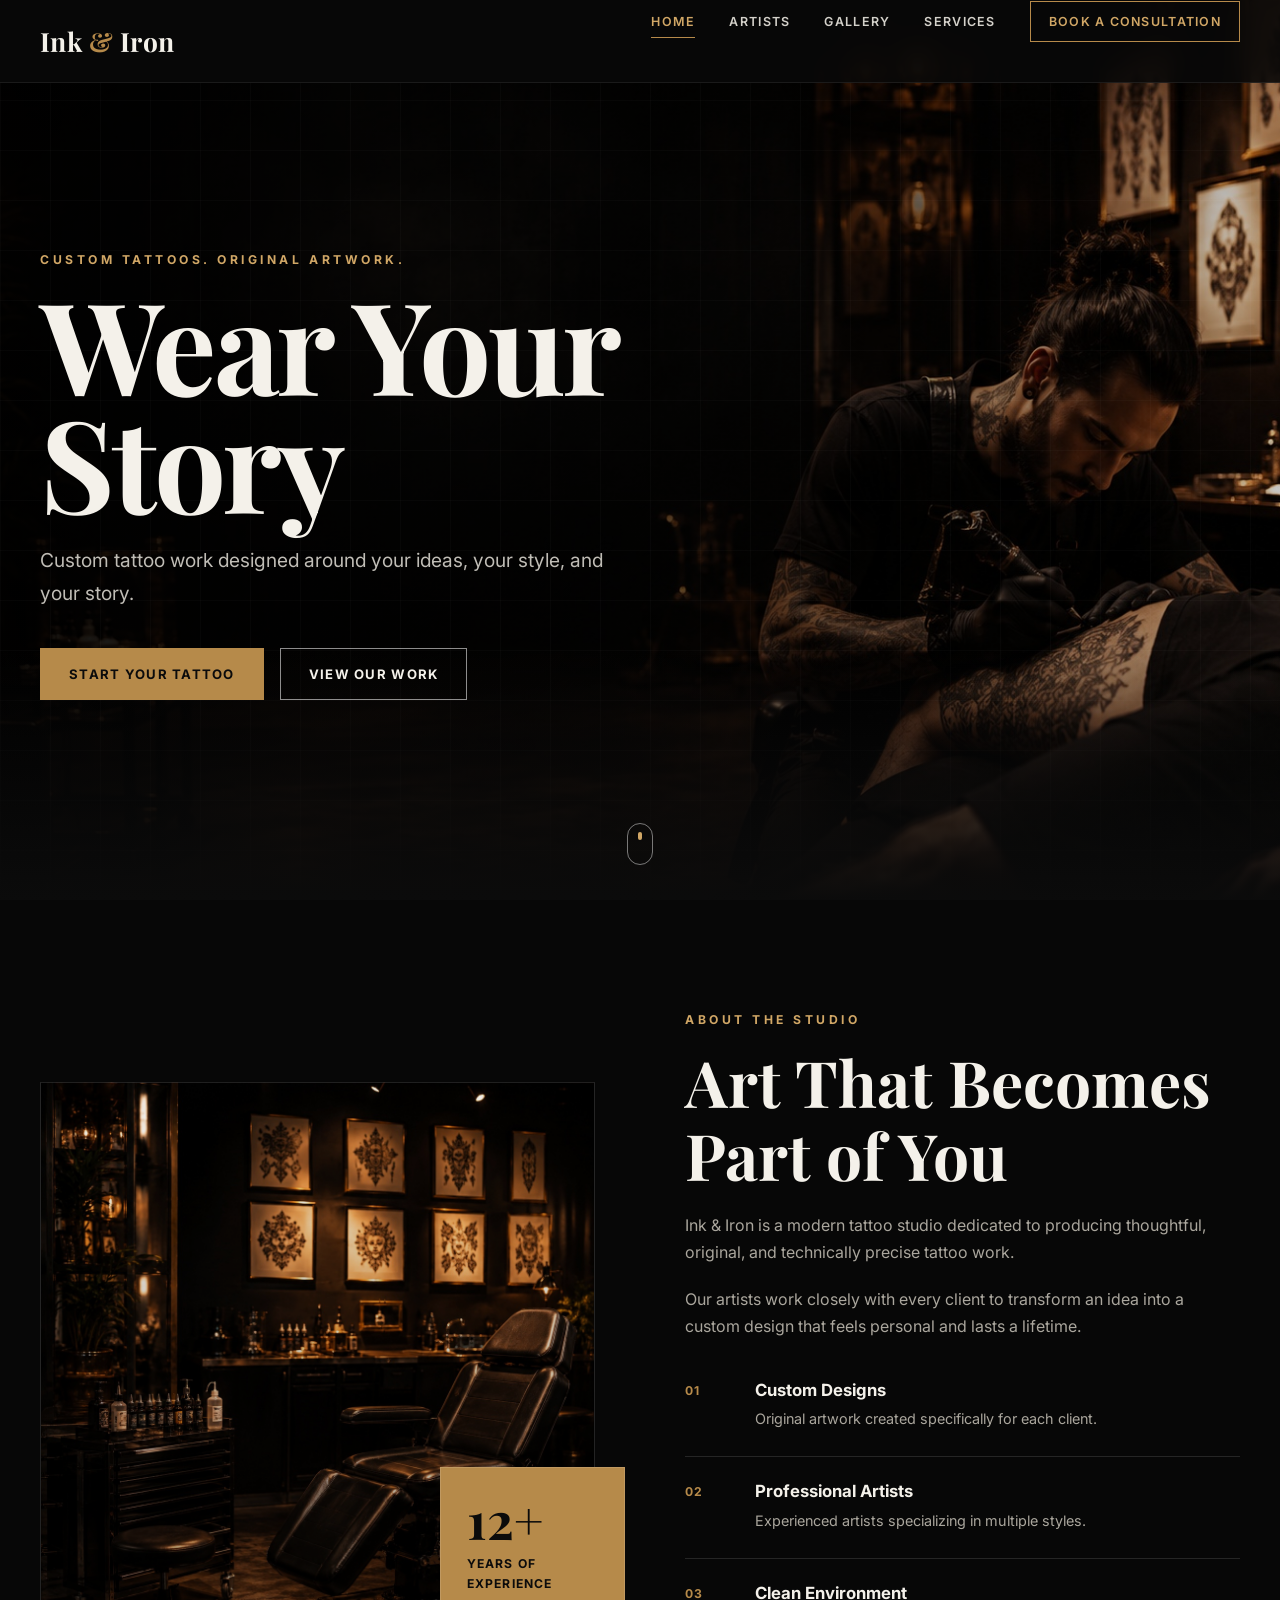
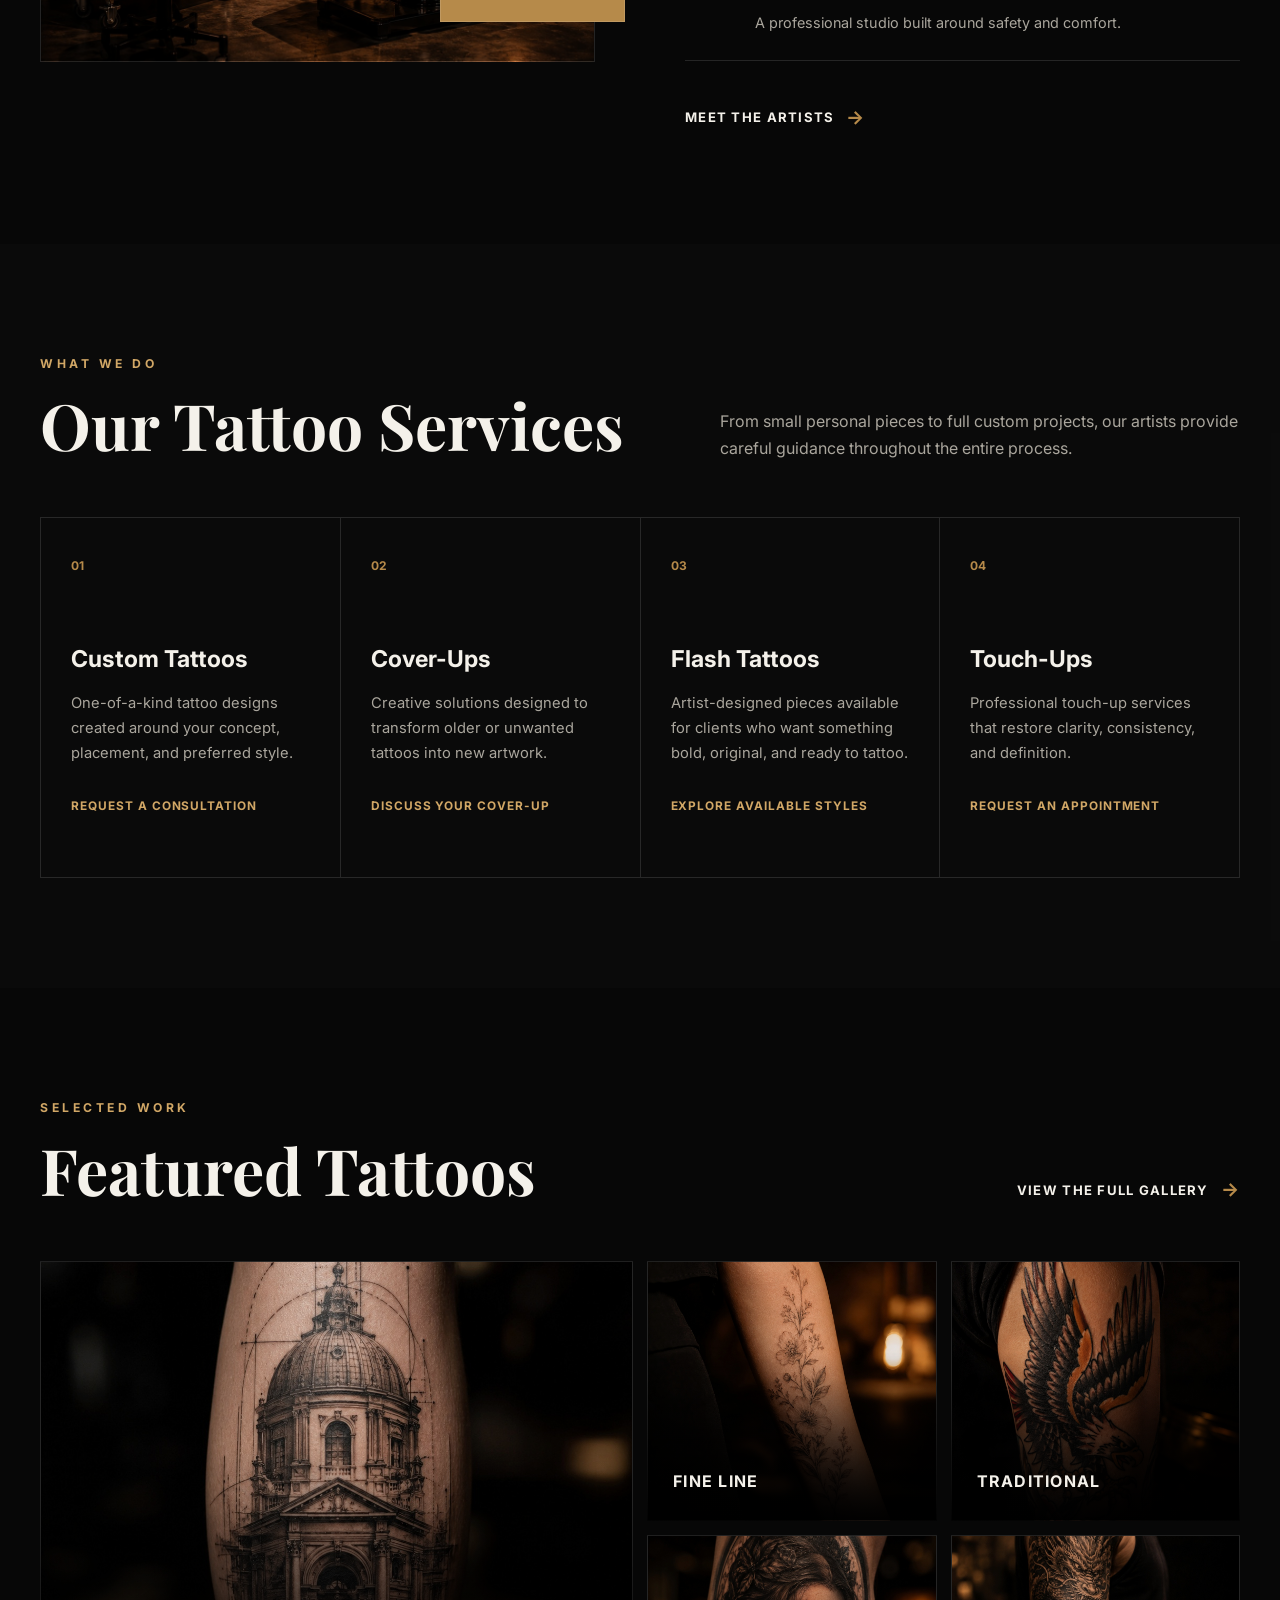
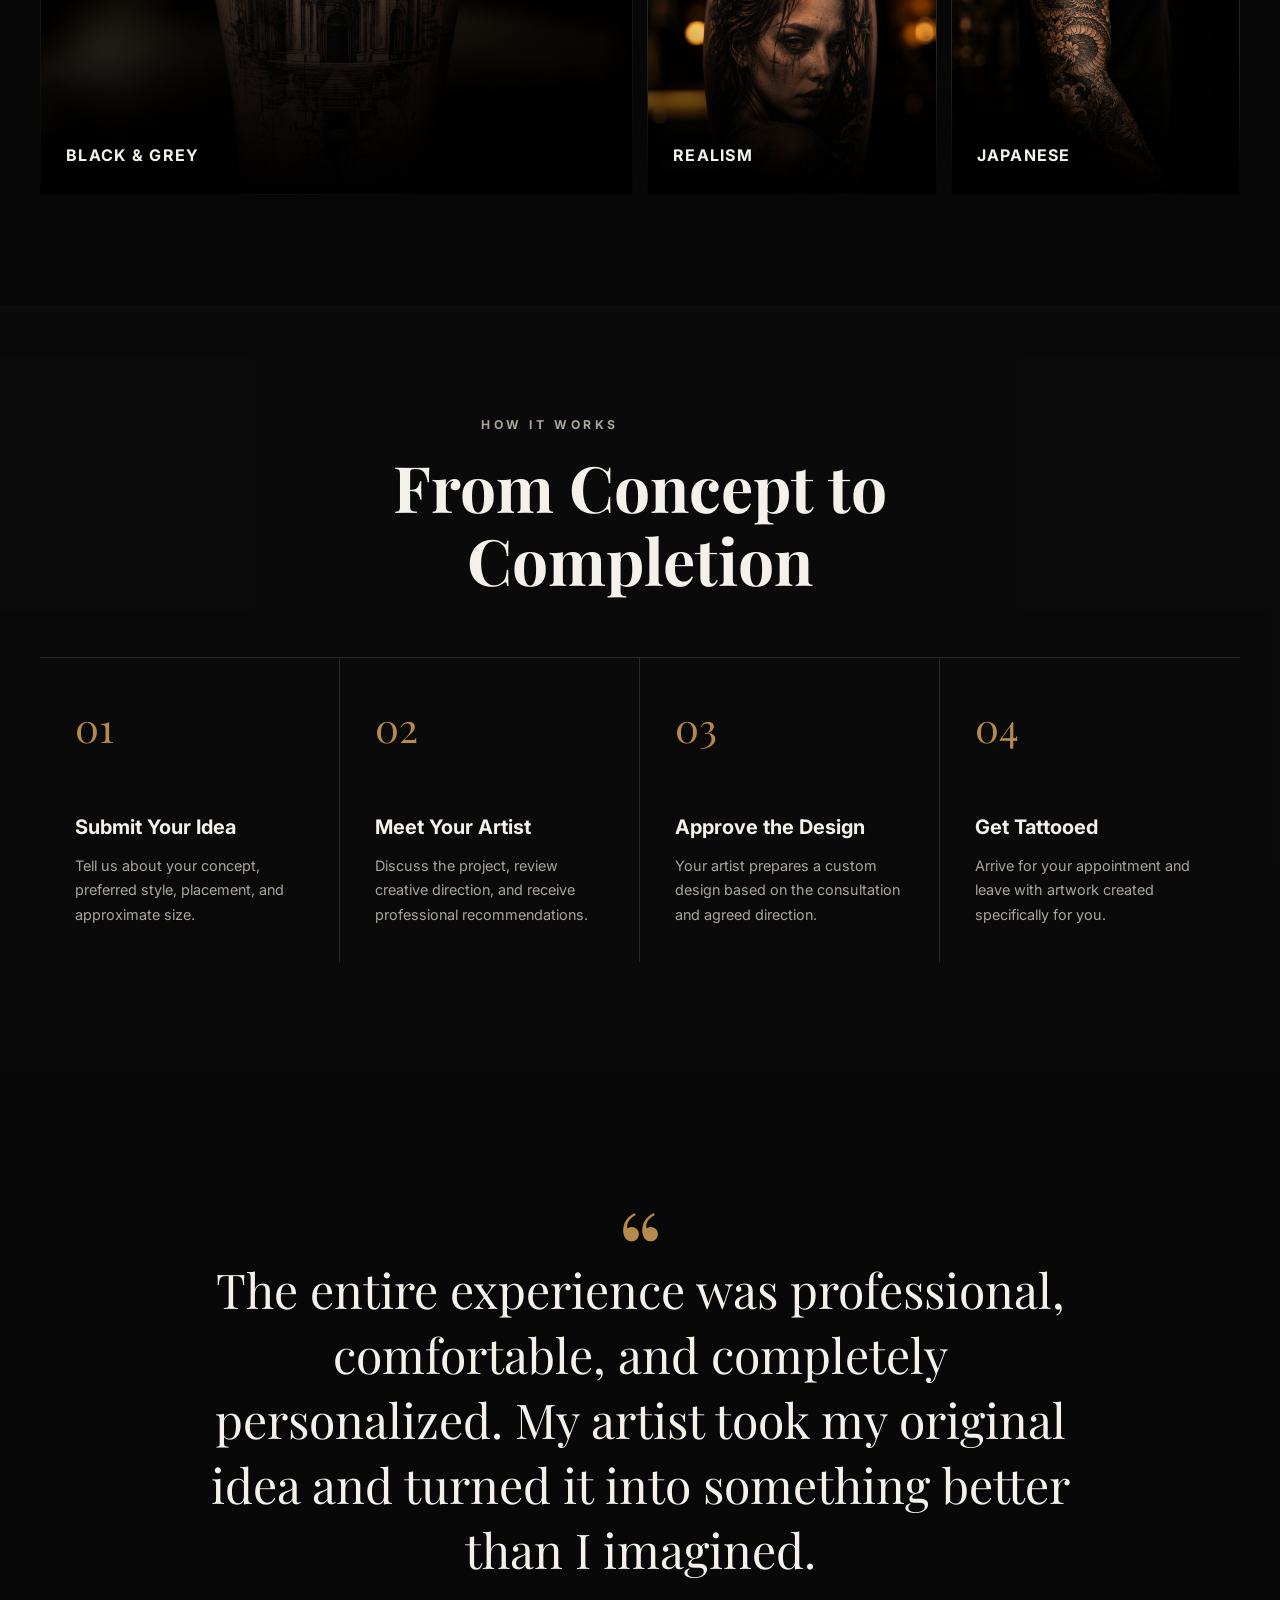
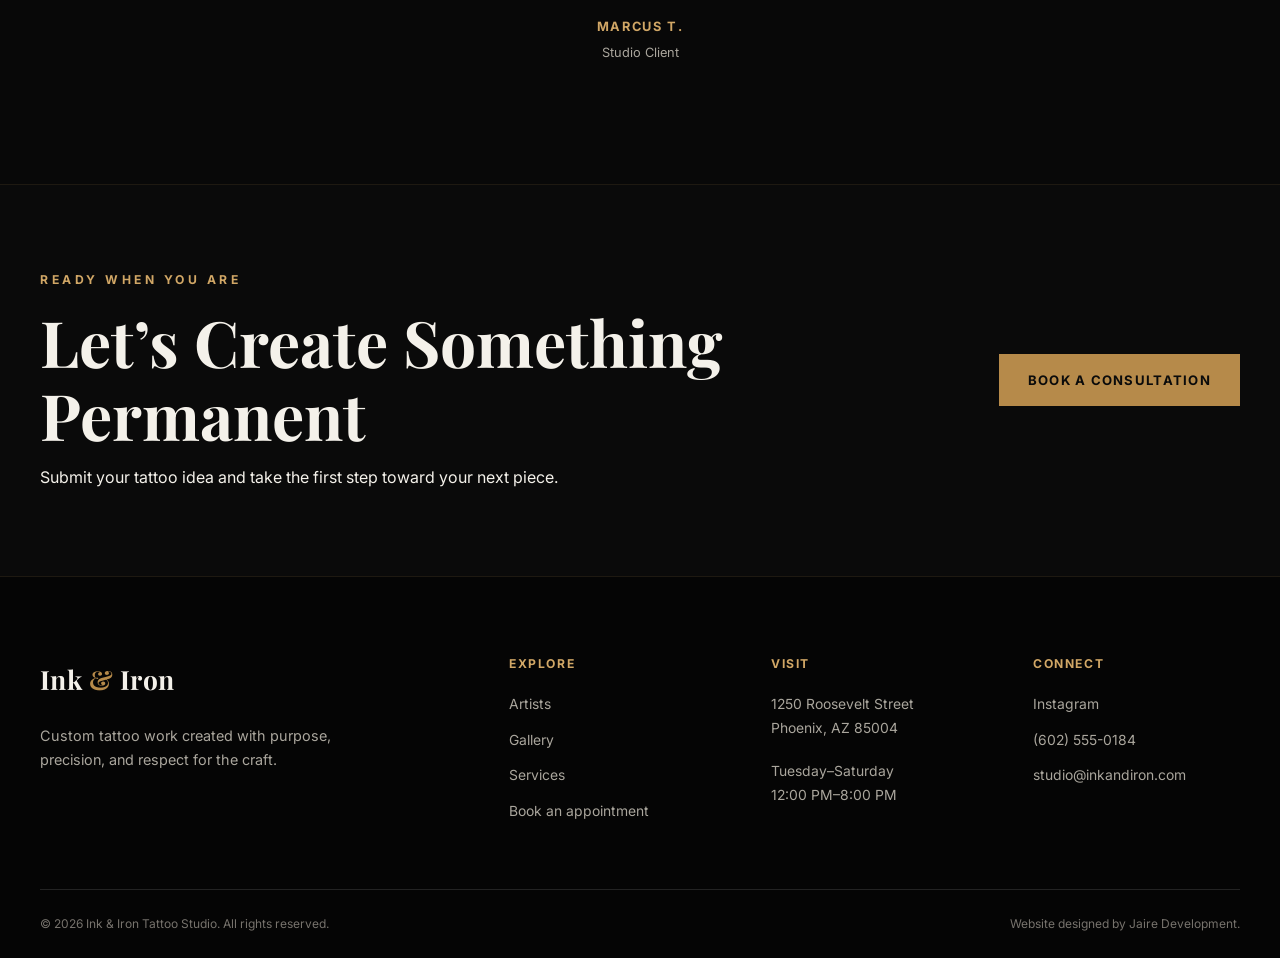
==== commit 00985819: "added background" ====
--- a/index.html
+++ b/index.html
@@ -18,7 +18,102 @@
     <link rel="stylesheet" href="css/styles.css" />
   </head>
 
-  <body>
+  <body class="themed-page home-page">
+    <div class="page-floral-background home-floral" aria-hidden="true">
+  <svg
+    viewBox="0 0 1440 1200"
+    preserveAspectRatio="xMidYMid slice"
+    xmlns="http://www.w3.org/2000/svg"
+  >
+    <!-- Right thorn vine -->
+    <path
+      class="page-vine"
+      d="M1390 1250
+         C1320 1080, 1410 930, 1320 780
+         C1245 650, 1370 520, 1295 390
+         C1235 280, 1325 150, 1260 -80"
+    />
+
+    <path class="page-thorn" d="M1333 1050 L1288 1018 L1322 1088 Z" />
+    <path class="page-thorn" d="M1344 875 L1387 842 L1342 914 Z" />
+    <path class="page-thorn" d="M1308 690 L1265 655 L1301 730 Z" />
+    <path class="page-thorn" d="M1322 505 L1367 470 L1319 545 Z" />
+    <path class="page-thorn" d="M1278 325 L1238 292 L1275 365 Z" />
+
+    <path
+      class="page-leaf"
+      d="M1320 970 C1250 936, 1215 984, 1285 1020 C1317 1018, 1334 998, 1320 970 Z"
+    />
+    <path
+      class="page-leaf"
+      d="M1325 750 C1395 722, 1412 780, 1340 810 C1310 796, 1305 773, 1325 750 Z"
+    />
+    <path
+      class="page-leaf"
+      d="M1295 560 C1228 528, 1198 578, 1265 612 C1295 610, 1310 588, 1295 560 Z"
+    />
+
+    <!-- Left lower thorn vine -->
+    <path
+      class="page-vine"
+      d="M-60 1120
+         C80 1080, 110 950, 210 900
+         C310 850, 270 725, 375 660"
+    />
+
+    <path class="page-thorn" d="M72 1057 L46 1009 L105 1043 Z" />
+    <path class="page-thorn" d="M185 920 L153 880 L220 901 Z" />
+    <path class="page-thorn" d="M287 775 L260 732 L324 755 Z" />
+
+    <!-- Large black dahlia -->
+    <g class="dahlia" transform="translate(1220 250)">
+      <ellipse class="dahlia-petal petal-a" rx="24" ry="92" cy="-55" />
+      <ellipse class="dahlia-petal petal-b" rx="24" ry="92" cy="-55" transform="rotate(30)" />
+      <ellipse class="dahlia-petal petal-a" rx="24" ry="92" cy="-55" transform="rotate(60)" />
+      <ellipse class="dahlia-petal petal-b" rx="24" ry="92" cy="-55" transform="rotate(90)" />
+      <ellipse class="dahlia-petal petal-a" rx="24" ry="92" cy="-55" transform="rotate(120)" />
+      <ellipse class="dahlia-petal petal-b" rx="24" ry="92" cy="-55" transform="rotate(150)" />
+      <ellipse class="dahlia-petal petal-a" rx="24" ry="92" cy="-55" transform="rotate(180)" />
+      <ellipse class="dahlia-petal petal-b" rx="24" ry="92" cy="-55" transform="rotate(210)" />
+      <ellipse class="dahlia-petal petal-a" rx="24" ry="92" cy="-55" transform="rotate(240)" />
+      <ellipse class="dahlia-petal petal-b" rx="24" ry="92" cy="-55" transform="rotate(270)" />
+      <ellipse class="dahlia-petal petal-a" rx="24" ry="92" cy="-55" transform="rotate(300)" />
+      <ellipse class="dahlia-petal petal-b" rx="24" ry="92" cy="-55" transform="rotate(330)" />
+
+      <ellipse class="dahlia-inner" rx="18" ry="52" cy="-28" />
+      <ellipse class="dahlia-inner" rx="18" ry="52" cy="-28" transform="rotate(45)" />
+      <ellipse class="dahlia-inner" rx="18" ry="52" cy="-28" transform="rotate(90)" />
+      <ellipse class="dahlia-inner" rx="18" ry="52" cy="-28" transform="rotate(135)" />
+      <ellipse class="dahlia-inner" rx="18" ry="52" cy="-28" transform="rotate(180)" />
+      <ellipse class="dahlia-inner" rx="18" ry="52" cy="-28" transform="rotate(225)" />
+      <ellipse class="dahlia-inner" rx="18" ry="52" cy="-28" transform="rotate(270)" />
+      <ellipse class="dahlia-inner" rx="18" ry="52" cy="-28" transform="rotate(315)" />
+
+      <circle class="dahlia-center" r="22" />
+    </g>
+
+    <!-- Smaller lower-left dahlia -->
+    <g class="dahlia" transform="translate(175 1000) scale(0.68)">
+      <ellipse class="dahlia-petal petal-a" rx="24" ry="92" cy="-55" />
+      <ellipse class="dahlia-petal petal-b" rx="24" ry="92" cy="-55" transform="rotate(45)" />
+      <ellipse class="dahlia-petal petal-a" rx="24" ry="92" cy="-55" transform="rotate(90)" />
+      <ellipse class="dahlia-petal petal-b" rx="24" ry="92" cy="-55" transform="rotate(135)" />
+      <ellipse class="dahlia-petal petal-a" rx="24" ry="92" cy="-55" transform="rotate(180)" />
+      <ellipse class="dahlia-petal petal-b" rx="24" ry="92" cy="-55" transform="rotate(225)" />
+      <ellipse class="dahlia-petal petal-a" rx="24" ry="92" cy="-55" transform="rotate(270)" />
+      <ellipse class="dahlia-petal petal-b" rx="24" ry="92" cy="-55" transform="rotate(315)" />
+
+      <ellipse class="dahlia-inner" rx="18" ry="52" cy="-28" />
+      <ellipse class="dahlia-inner" rx="18" ry="52" cy="-28" transform="rotate(60)" />
+      <ellipse class="dahlia-inner" rx="18" ry="52" cy="-28" transform="rotate(120)" />
+      <ellipse class="dahlia-inner" rx="18" ry="52" cy="-28" transform="rotate(180)" />
+      <ellipse class="dahlia-inner" rx="18" ry="52" cy="-28" transform="rotate(240)" />
+      <ellipse class="dahlia-inner" rx="18" ry="52" cy="-28" transform="rotate(300)" />
+
+      <circle class="dahlia-center" r="22" />
+    </g>
+  </svg>
+</div>
     <!-- Header -->
     <header class="site-header">
       <nav class="navbar" aria-label="Main navigation">
--- a/css/styles.css
+++ b/css/styles.css
@@ -192,6 +192,7 @@
   left: 0;
   border-bottom: 1px solid rgba(255, 255, 255, 0.08);
   background: rgba(8, 8, 8, 0.88);
+  -webkit-backdrop-filter: blur(14px);
   backdrop-filter: blur(14px);
 }
 
@@ -313,11 +314,7 @@
 .hero-overlay {
   position: absolute;
   inset: 0;
-  background: linear-gradient(
-    to top,
-    var(--background) 0%,
-    transparent 28%
-  );
+  background: linear-gradient(to top, var(--background) 0%, transparent 28%);
 }
 
 .hero-content {
@@ -415,7 +412,11 @@
   min-height: 580px;
   border: 1px solid var(--border);
   background:
-    radial-gradient(circle at center, rgba(182, 138, 74, 0.17), transparent 40%),
+    radial-gradient(
+      circle at center,
+      rgba(182, 138, 74, 0.17),
+      transparent 40%
+    ),
     linear-gradient(145deg, #25211c, #0e0e0e);
 }
 
@@ -575,20 +576,32 @@
   padding: 25px;
   border: 1px solid var(--border);
   background:
-    radial-gradient(circle at 60% 35%, rgba(182, 138, 74, 0.2), transparent 30%),
+    radial-gradient(
+      circle at 60% 35%,
+      rgba(182, 138, 74, 0.2),
+      transparent 30%
+    ),
     linear-gradient(145deg, #2c2823, #101010);
   transition: transform 0.55s ease;
 }
 
 .gallery-item:nth-child(2) .gallery-placeholder {
   background:
-    radial-gradient(circle at 45% 40%, rgba(160, 160, 160, 0.19), transparent 30%),
+    radial-gradient(
+      circle at 45% 40%,
+      rgba(160, 160, 160, 0.19),
+      transparent 30%
+    ),
     linear-gradient(145deg, #1e1e1e, #090909);
 }
 
 .gallery-item:nth-child(3) .gallery-placeholder {
   background:
-    radial-gradient(circle at 70% 30%, rgba(121, 47, 31, 0.28), transparent 30%),
+    radial-gradient(
+      circle at 70% 30%,
+      rgba(121, 47, 31, 0.28),
+      transparent 30%
+    ),
     linear-gradient(145deg, #251612, #0d0d0d);
 }
 
@@ -600,7 +613,11 @@
 
 .gallery-item:nth-child(5) .gallery-placeholder {
   background:
-    radial-gradient(circle at 60% 35%, rgba(111, 28, 31, 0.28), transparent 30%),
+    radial-gradient(
+      circle at 60% 35%,
+      rgba(111, 28, 31, 0.28),
+      transparent 30%
+    ),
     linear-gradient(145deg, #241416, #0c0c0c);
 }
 
@@ -981,7 +998,7 @@
   }
 
   .service-card {
-    min-height: auto;
+    min-height: 0;
   }
 
   .service-number {
@@ -1001,10 +1018,6 @@
 /* ========================================
    Additional phone and small-screen support
 ======================================== */
-
-html {
-  -webkit-text-size-adjust: 100%;
-}
 
 body {
   width: 100%;
@@ -1260,7 +1273,11 @@
   padding: 160px 24px 90px;
   background:
     linear-gradient(to top, #0b0b0b 0%, rgba(11, 11, 11, 0.25) 75%),
-    radial-gradient(circle at 75% 35%, rgba(182, 138, 74, 0.27), transparent 35%),
+    radial-gradient(
+      circle at 75% 35%,
+      rgba(182, 138, 74, 0.27),
+      transparent 35%
+    ),
     linear-gradient(135deg, #080808, #211b15, #090909);
 }
 
@@ -1340,13 +1357,21 @@
 
 .artist-image-one {
   background:
-    radial-gradient(circle at 55% 35%, rgba(182, 138, 74, 0.24), transparent 30%),
+    radial-gradient(
+      circle at 55% 35%,
+      rgba(182, 138, 74, 0.24),
+      transparent 30%
+    ),
     linear-gradient(145deg, #2c2722, #101010);
 }
 
 .artist-image-two {
   background:
-    radial-gradient(circle at 45% 32%, rgba(156, 136, 116, 0.24), transparent 30%),
+    radial-gradient(
+      circle at 45% 32%,
+      rgba(156, 136, 116, 0.24),
+      transparent 30%
+    ),
     linear-gradient(145deg, #282522, #0d0d0d);
 }
 
@@ -1358,7 +1383,11 @@
 
 .artist-image-four {
   background:
-    radial-gradient(circle at 50% 35%, rgba(121, 31, 38, 0.28), transparent 30%),
+    radial-gradient(
+      circle at 50% 35%,
+      rgba(121, 31, 38, 0.28),
+      transparent 30%
+    ),
     linear-gradient(145deg, #261517, #0c0c0c);
 }
 
@@ -1656,61 +1685,101 @@
 
 .tattoo-art-one {
   background:
-    radial-gradient(circle at 48% 32%, rgba(185, 173, 155, 0.23), transparent 26%),
+    radial-gradient(
+      circle at 48% 32%,
+      rgba(185, 173, 155, 0.23),
+      transparent 26%
+    ),
     linear-gradient(145deg, #34312e, #101010);
 }
 
 .tattoo-art-two {
   background:
-    radial-gradient(circle at 55% 35%, rgba(159, 148, 131, 0.24), transparent 28%),
+    radial-gradient(
+      circle at 55% 35%,
+      rgba(159, 148, 131, 0.24),
+      transparent 28%
+    ),
     linear-gradient(145deg, #292722, #0d0d0d);
 }
 
 .tattoo-art-three {
   background:
-    radial-gradient(circle at 50% 38%, rgba(126, 43, 27, 0.34), transparent 27%),
+    radial-gradient(
+      circle at 50% 38%,
+      rgba(126, 43, 27, 0.34),
+      transparent 27%
+    ),
     linear-gradient(145deg, #2b1712, #0d0d0d);
 }
 
 .tattoo-art-four {
   background:
-    radial-gradient(circle at 60% 35%, rgba(122, 27, 35, 0.35), transparent 30%),
+    radial-gradient(
+      circle at 60% 35%,
+      rgba(122, 27, 35, 0.35),
+      transparent 30%
+    ),
     linear-gradient(145deg, #2a1518, #0b0b0b);
 }
 
 .tattoo-art-five {
   background:
-    radial-gradient(circle at 55% 35%, rgba(172, 95, 48, 0.33), transparent 28%),
+    radial-gradient(
+      circle at 55% 35%,
+      rgba(172, 95, 48, 0.33),
+      transparent 28%
+    ),
     linear-gradient(145deg, #312016, #0d0d0d);
 }
 
 .tattoo-art-six {
   background:
-    radial-gradient(circle at 48% 35%, rgba(139, 139, 139, 0.25), transparent 27%),
+    radial-gradient(
+      circle at 48% 35%,
+      rgba(139, 139, 139, 0.25),
+      transparent 27%
+    ),
     linear-gradient(145deg, #282828, #0c0c0c);
 }
 
 .tattoo-art-seven {
   background:
-    radial-gradient(circle at 50% 32%, rgba(170, 156, 132, 0.25), transparent 28%),
+    radial-gradient(
+      circle at 50% 32%,
+      rgba(170, 156, 132, 0.25),
+      transparent 28%
+    ),
     linear-gradient(145deg, #28241f, #0d0d0d);
 }
 
 .tattoo-art-eight {
   background:
-    radial-gradient(circle at 55% 38%, rgba(145, 55, 30, 0.34), transparent 27%),
+    radial-gradient(
+      circle at 55% 38%,
+      rgba(145, 55, 30, 0.34),
+      transparent 27%
+    ),
     linear-gradient(145deg, #2d1913, #0d0d0d);
 }
 
 .tattoo-art-nine {
   background:
-    radial-gradient(circle at 55% 34%, rgba(107, 34, 39, 0.34), transparent 29%),
+    radial-gradient(
+      circle at 55% 34%,
+      rgba(107, 34, 39, 0.34),
+      transparent 29%
+    ),
     linear-gradient(145deg, #281619, #0c0c0c);
 }
 
 .tattoo-art-ten {
   background:
-    radial-gradient(circle at 55% 35%, rgba(173, 62, 55, 0.34), transparent 29%),
+    radial-gradient(
+      circle at 55% 35%,
+      rgba(173, 62, 55, 0.34),
+      transparent 29%
+    ),
     linear-gradient(145deg, #311719, #0c0c0c);
 }
 
@@ -1812,7 +1881,11 @@
 .booking-page-hero {
   background:
     linear-gradient(to top, #0b0b0b 0%, rgba(11, 11, 11, 0.25) 75%),
-    radial-gradient(circle at 75% 35%, rgba(182, 138, 74, 0.25), transparent 35%),
+    radial-gradient(
+      circle at 75% 35%,
+      rgba(182, 138, 74, 0.25),
+      transparent 35%
+    ),
     linear-gradient(135deg, #080808, #241c14, #090909);
 }
 
@@ -2217,4 +2290,908 @@
   .textarea-information {
     display: block;
   }
+}
+/* ========================================
+   Generated website images
+======================================== */
+
+/* Homepage hero */
+
+.hero {
+  background:
+    linear-gradient(
+      90deg,
+      rgba(0, 0, 0, 0.94) 0%,
+      rgba(0, 0, 0, 0.72) 42%,
+      rgba(0, 0, 0, 0.22) 100%
+    ),
+    url("../images/hero-tattoo.jpg") center center / cover no-repeat;
+}
+
+/* Homepage studio image */
+
+.image-placeholder {
+  position: relative;
+  background:
+    linear-gradient(to top, rgba(0, 0, 0, 0.38), rgba(0, 0, 0, 0.04)),
+    url("../images/studio-interior.jpg") center center / cover no-repeat;
+}
+
+.image-placeholder span {
+  display: none;
+}
+
+/* Artist photographs */
+
+.artist-image {
+  position: relative;
+  background-size: cover;
+  background-position: center;
+  background-repeat: no-repeat;
+}
+
+.artist-image::before {
+  position: absolute;
+  inset: 0;
+  background: linear-gradient(to top, rgba(0, 0, 0, 0.62), transparent 52%);
+  content: "";
+}
+
+.artist-image span {
+  display: none;
+}
+
+.artist-image-one {
+  background-image: url("../images/artist-adrian.jpg");
+  background-position: center top;
+}
+
+.artist-image-two {
+  background-image: url("../images/artist-maya.jpg");
+  background-position: center top;
+}
+
+.artist-image-three {
+  background-image: url("../images/artist-marcus.jpg");
+  background-position: center top;
+}
+
+.artist-image-four {
+  background-image: url("../images/artist-naomi.jpg");
+  background-position: center top;
+}
+
+/* Gallery photographs */
+
+.tattoo-art {
+  background-position: center;
+  background-size: cover;
+  background-repeat: no-repeat;
+}
+
+.tattoo-art-one {
+  background-image: url("../images/tattoo-01.jpg");
+}
+
+.tattoo-art-two {
+  background-image: url("../images/tattoo-02.jpg");
+}
+
+.tattoo-art-three {
+  background-image: url("../images/tattoo-03.jpg");
+}
+
+.tattoo-art-four {
+  background-image: url("../images/tattoo-04.jpg");
+}
+
+.tattoo-art-five {
+  background-image: url("../images/tattoo-05.jpg");
+}
+
+.tattoo-art-six {
+  background-image: url("../images/tattoo-06.jpg");
+}
+
+.tattoo-art-seven {
+  background-image: url("../images/tattoo-07.jpg");
+}
+
+.tattoo-art-eight {
+  background-image: url("../images/tattoo-08.jpg");
+}
+
+.tattoo-art-nine {
+  background-image: url("../images/tattoo-09.jpg");
+}
+
+.tattoo-art-ten {
+  background-image: url("../images/tattoo-10.jpg");
+}
+
+/* Keep gallery wording readable over photographs */
+
+.tattoo-art::before {
+  background: linear-gradient(
+    to top,
+    rgba(0, 0, 0, 0.96) 0%,
+    rgba(0, 0, 0, 0.5) 42%,
+    rgba(0, 0, 0, 0.05) 75%
+  );
+}
+
+/* Phone image positioning */
+
+@media (max-width: 600px) {
+  .hero {
+    background-position: 66% center;
+  }
+
+  .image-placeholder {
+    background-position: center;
+  }
+
+  .artist-image {
+    background-position: center top;
+  }
+
+  .tattoo-art {
+    background-position: center;
+  }
+}
+/* ========================================
+   Homepage featured tattoo photographs
+======================================== */
+
+/* Black & Grey */
+.gallery-preview-grid .gallery-item:nth-child(1) .gallery-placeholder {
+  background:
+    linear-gradient(to top, rgba(0, 0, 0, 0.92), rgba(0, 0, 0, 0.05) 65%),
+    url("../images/tattoo-06.jpg") center / cover no-repeat;
+}
+
+/* Fine Line */
+.gallery-preview-grid .gallery-item:nth-child(2) .gallery-placeholder {
+  background:
+    linear-gradient(to top, rgba(0, 0, 0, 0.92), rgba(0, 0, 0, 0.05) 65%),
+    url("../images/tattoo-02.jpg") center / cover no-repeat;
+}
+
+/* Traditional */
+.gallery-preview-grid .gallery-item:nth-child(3) .gallery-placeholder {
+  background:
+    linear-gradient(to top, rgba(0, 0, 0, 0.92), rgba(0, 0, 0, 0.05) 65%),
+    url("../images/tattoo-03.jpg") center / cover no-repeat;
+}
+
+/* Realism */
+.gallery-preview-grid .gallery-item:nth-child(4) .gallery-placeholder {
+  background:
+    linear-gradient(to top, rgba(0, 0, 0, 0.92), rgba(0, 0, 0, 0.05) 65%),
+    url("../images/tattoo-01.jpg") center / cover no-repeat;
+}
+
+/* Japanese */
+.gallery-preview-grid .gallery-item:nth-child(5) .gallery-placeholder {
+  background:
+    linear-gradient(to top, rgba(0, 0, 0, 0.92), rgba(0, 0, 0, 0.05) 65%),
+    url("../images/tattoo-04.jpg") center / cover no-repeat;
+}
+/* ========================================
+   Artists page persistent background
+======================================== */
+
+.artists-page {
+  position: relative;
+  min-height: 100vh;
+  isolation: isolate;
+  background: #080808;
+}
+
+/* Fixed background that remains while scrolling */
+.artists-page::before {
+  position: fixed;
+  z-index: 0;
+  inset: 0;
+  pointer-events: none;
+  content: "";
+
+  background:
+    radial-gradient(
+      circle at 82% 15%,
+      rgba(182, 138, 74, 0.16),
+      transparent 30%
+    ),
+    radial-gradient(circle at 12% 58%, rgba(103, 42, 39, 0.1), transparent 32%),
+    radial-gradient(
+      circle at 75% 85%,
+      rgba(182, 138, 74, 0.08),
+      transparent 28%
+    ),
+    linear-gradient(rgba(255, 255, 255, 0.025) 1px, transparent 1px),
+    linear-gradient(90deg, rgba(255, 255, 255, 0.025) 1px, transparent 1px),
+    #080808;
+
+  background-size:
+    auto,
+    auto,
+    auto,
+    54px 54px,
+    54px 54px,
+    auto;
+}
+
+/* Subtle vertical ornamental element */
+.artists-page::after {
+  position: fixed;
+  z-index: 0;
+  top: 0;
+  bottom: 0;
+  left: 50%;
+  width: 1px;
+  pointer-events: none;
+  content: "";
+
+  background: linear-gradient(
+    to bottom,
+    transparent,
+    rgba(182, 138, 74, 0.18),
+    transparent
+  );
+}
+
+/* Keep all page content above the background */
+.artists-page > * {
+  position: relative;
+  z-index: 1;
+}
+
+/* Allow the background to show through the page sections */
+.artists-page .page-hero {
+  background: linear-gradient(
+    to bottom,
+    rgba(8, 8, 8, 0.16),
+    rgba(8, 8, 8, 0.72)
+  );
+}
+
+.artists-page .artists-section {
+  background: transparent;
+}
+
+/* Softer background on phones */
+@media (max-width: 600px) {
+  .artists-page::before {
+    background-size:
+      auto,
+      auto,
+      auto,
+      38px 38px,
+      38px 38px,
+      auto;
+  }
+
+  .artists-page::after {
+    display: none;
+  }
+}
+/* ========================================
+   Badass thorn-rose background
+======================================== */
+
+.vine-background {
+  position: fixed !important;
+  inset: 0;
+  z-index: 0 !important;
+  pointer-events: none;
+  overflow: hidden;
+  mix-blend-mode: normal;
+}
+
+.vine-background svg {
+  display: block;
+  width: 100%;
+  height: 100%;
+}
+
+.rose-vine {
+  opacity: 0.62;
+}
+
+.vine-stem {
+  fill: none;
+  stroke: rgba(163, 124, 64, 0.82);
+  stroke-width: 2.4;
+  stroke-linecap: round;
+  stroke-linejoin: round;
+  vector-effect: non-scaling-stroke;
+}
+
+.thorn {
+  fill: rgba(98, 19, 22, 0.82);
+  stroke: rgba(202, 158, 90, 0.78);
+  stroke-width: 1.15;
+  vector-effect: non-scaling-stroke;
+}
+
+.vine-leaf {
+  fill: rgba(42, 44, 28, 0.48);
+  stroke: rgba(161, 125, 71, 0.54);
+  stroke-width: 1.2;
+  vector-effect: non-scaling-stroke;
+}
+
+.rose-shadow {
+  fill: rgba(30, 4, 7, 0.18);
+}
+
+.rose-petal {
+  stroke: rgba(230, 198, 135, 0.32);
+  stroke-width: 1;
+  vector-effect: non-scaling-stroke;
+}
+
+.rose-petal-1 {
+  fill: rgba(87, 8, 18, 0.74);
+}
+
+.rose-petal-2 {
+  fill: rgba(120, 15, 28, 0.7);
+}
+
+.rose-petal-3 {
+  fill: rgba(65, 6, 14, 0.74);
+}
+
+.rose-petal-inner {
+  fill: rgba(160, 31, 46, 0.7);
+  stroke: rgba(236, 205, 149, 0.25);
+  stroke-width: 0.9;
+}
+
+.rose-center {
+  fill: rgba(61, 8, 17, 0.95);
+  stroke: rgba(214, 171, 103, 0.52);
+  stroke-width: 1.2;
+  vector-effect: non-scaling-stroke;
+}
+
+.bud-shape {
+  fill: rgba(98, 14, 26, 0.74);
+  stroke: rgba(210, 170, 103, 0.38);
+  stroke-width: 1.2;
+  vector-effect: non-scaling-stroke;
+}
+
+.bud-cap {
+  fill: rgba(140, 32, 40, 0.62);
+  stroke: rgba(234, 205, 147, 0.24);
+  stroke-width: 0.8;
+  vector-effect: non-scaling-stroke;
+}
+
+/* Make page content sit above the background */
+.artists-page > header,
+.artists-page > main,
+.artists-page > footer {
+  position: relative;
+  z-index: 2;
+}
+
+/* Slightly darker sections so the background feels heavier */
+.artists-page .page-hero {
+  background: linear-gradient(
+    to bottom,
+    rgba(7, 7, 7, 0.3),
+    rgba(7, 7, 7, 0.82)
+  );
+}
+
+.artists-page .artists-section {
+  background: transparent;
+}
+
+.artists-page .artist-cta {
+  background: rgba(12, 12, 12, 0.85);
+  border-top: 1px solid rgba(182, 138, 74, 0.08);
+  border-bottom: 1px solid rgba(182, 138, 74, 0.08);
+}
+
+.artists-page .site-footer {
+  background: rgba(5, 5, 5, 0.94);
+}
+
+/* Optional: stronger mood by dimming center line if you still have it */
+.artists-page::after {
+  opacity: 0.35;
+}
+
+/* Phone sizing */
+@media (max-width: 700px) {
+  .rose-vine {
+    opacity: 0.3;
+  }
+
+  .vine-background svg {
+    width: 155%;
+    margin-left: -27.5%;
+  }
+
+  .vine-stem {
+    stroke-width: 1.8;
+  }
+
+  .thorn {
+    stroke-width: 0.9;
+  }
+}
+/* ========================================
+   Shared dark floral page backgrounds
+======================================== */
+
+.themed-page {
+  --line-position: 50%;
+
+  position: relative;
+  min-height: 100vh;
+  isolation: isolate;
+  background: #080808;
+}
+
+/* Shared stationary grid and lighting */
+.themed-page::before {
+  position: fixed;
+  z-index: 0;
+  inset: 0;
+  pointer-events: none;
+  content: "";
+
+  background:
+    radial-gradient(
+      circle at 82% 18%,
+      rgba(182, 138, 74, 0.11),
+      transparent 30%
+    ),
+    radial-gradient(
+      circle at 15% 70%,
+      rgba(105, 16, 28, 0.11),
+      transparent 32%
+    ),
+    linear-gradient(
+      rgba(255, 255, 255, 0.022) 1px,
+      transparent 1px
+    ),
+    linear-gradient(
+      90deg,
+      rgba(255, 255, 255, 0.022) 1px,
+      transparent 1px
+    ),
+    #080808;
+
+  background-size:
+    auto,
+    auto,
+    54px 54px,
+    54px 54px,
+    auto;
+}
+
+/* Subtle gold line, placed differently on each page */
+.themed-page::after {
+  position: fixed;
+  z-index: 0;
+  top: 0;
+  bottom: 0;
+  left: var(--line-position);
+  width: 1px;
+  pointer-events: none;
+  content: "";
+
+  background: linear-gradient(
+    to bottom,
+    transparent,
+    rgba(182, 138, 74, 0.12),
+    transparent
+  );
+}
+
+.home-page {
+  --line-position: 76%;
+}
+
+.artists-page {
+  --line-position: 50%;
+}
+
+.gallery-page {
+  --line-position: 24%;
+}
+
+.booking-page {
+  --line-position: 84%;
+}
+
+/* Static SVG background */
+.page-floral-background,
+.themed-page > .vine-background {
+  position: fixed !important;
+  z-index: 1 !important;
+  inset: 0;
+  overflow: hidden;
+  pointer-events: none;
+  contain: paint;
+}
+
+.page-floral-background svg,
+.themed-page > .vine-background svg {
+  display: block;
+  width: 100%;
+  height: 100%;
+  shape-rendering: geometricPrecision;
+}
+
+/* Keep content above every background */
+.themed-page > .site-header {
+  position: fixed;
+  z-index: 1000;
+}
+
+.themed-page > main,
+.themed-page > footer {
+  position: relative;
+  z-index: 2;
+}
+
+/* Remove all expensive movement and effects */
+.page-floral-background,
+.page-floral-background *,
+.themed-page > .vine-background,
+.themed-page > .vine-background * {
+  animation: none !important;
+  transition: none !important;
+  filter: none !important;
+  will-change: auto !important;
+}
+
+/* Shared vines */
+.page-vine {
+  fill: none;
+  stroke: rgba(174, 135, 72, 0.64);
+  stroke-width: 2.4;
+  stroke-linecap: round;
+  stroke-linejoin: round;
+  vector-effect: non-scaling-stroke;
+}
+
+.page-thorn {
+  fill: rgba(105, 12, 27, 0.8);
+  stroke: rgba(198, 151, 79, 0.6);
+  stroke-width: 1.1;
+  vector-effect: non-scaling-stroke;
+}
+
+.page-leaf {
+  fill: rgba(38, 42, 27, 0.48);
+  stroke: rgba(174, 135, 72, 0.48);
+  stroke-width: 1.1;
+  vector-effect: non-scaling-stroke;
+}
+
+/* ========================================
+   Home: black dahlias
+======================================== */
+
+.home-floral {
+  opacity: 0.52;
+}
+
+.dahlia-petal {
+  stroke: rgba(199, 157, 91, 0.38);
+  stroke-width: 1;
+  vector-effect: non-scaling-stroke;
+}
+
+.dahlia-petal.petal-a {
+  fill: rgba(54, 4, 14, 0.82);
+}
+
+.dahlia-petal.petal-b {
+  fill: rgba(89, 8, 22, 0.72);
+}
+
+.dahlia-inner {
+  fill: rgba(125, 15, 34, 0.7);
+  stroke: rgba(216, 172, 100, 0.32);
+  stroke-width: 0.9;
+  vector-effect: non-scaling-stroke;
+}
+
+.dahlia-center {
+  fill: rgba(20, 2, 7, 0.98);
+  stroke: rgba(204, 156, 84, 0.62);
+  stroke-width: 1.2;
+  vector-effect: non-scaling-stroke;
+}
+
+/* ========================================
+   Gallery: red spider lilies
+======================================== */
+
+.gallery-floral {
+  opacity: 0.48;
+}
+
+.spider-petal {
+  fill: none;
+  stroke: rgba(126, 15, 34, 0.82);
+  stroke-width: 8;
+  stroke-linecap: round;
+  vector-effect: non-scaling-stroke;
+}
+
+.spider-stamen {
+  fill: none;
+  stroke: rgba(196, 46, 63, 0.74);
+  stroke-width: 2;
+  stroke-linecap: round;
+  vector-effect: non-scaling-stroke;
+}
+
+.spider-center {
+  fill: rgba(44, 3, 12, 0.96);
+  stroke: rgba(198, 151, 79, 0.72);
+  stroke-width: 2;
+  vector-effect: non-scaling-stroke;
+}
+
+.stamen-tip {
+  fill: rgba(202, 153, 79, 0.78);
+}
+
+/* ========================================
+   Booking: black calla lilies
+======================================== */
+
+.booking-floral {
+  opacity: 0.5;
+}
+
+.calla-stem {
+  fill: none;
+  stroke: rgba(174, 135, 72, 0.64);
+  stroke-width: 3;
+  stroke-linecap: round;
+  vector-effect: non-scaling-stroke;
+}
+
+.calla-petal {
+  fill: rgba(56, 4, 16, 0.8);
+  stroke: rgba(203, 159, 91, 0.55);
+  stroke-width: 1.7;
+  vector-effect: non-scaling-stroke;
+}
+
+.calla-inner {
+  fill: rgba(118, 13, 34, 0.62);
+  stroke: rgba(225, 184, 111, 0.32);
+  stroke-width: 1.2;
+  vector-effect: non-scaling-stroke;
+}
+
+.calla-spadix {
+  fill: none;
+  stroke: rgba(207, 161, 87, 0.85);
+  stroke-width: 7;
+  stroke-linecap: round;
+  vector-effect: non-scaling-stroke;
+}
+
+/* ========================================
+   Let floral artwork show through sections
+======================================== */
+
+.themed-page .page-hero {
+  background: linear-gradient(
+    to bottom,
+    rgba(8, 8, 8, 0.22),
+    rgba(8, 8, 8, 0.8)
+  );
+}
+
+.home-page .about-section,
+.home-page .gallery-preview-section {
+  background: rgba(8, 8, 8, 0.74);
+}
+
+.home-page .services-section,
+.home-page .process-section {
+  background: rgba(15, 15, 15, 0.8);
+}
+
+.home-page .testimonial-section {
+  background: rgba(9, 9, 9, 0.86);
+}
+
+.artists-page .artists-section {
+  background: rgba(8, 8, 8, 0.7);
+}
+
+.gallery-page .tattoo-gallery-section {
+  background: rgba(8, 8, 8, 0.72);
+}
+
+.booking-page .booking-section {
+  background: rgba(8, 8, 8, 0.72);
+}
+
+.booking-page .booking-faq-section {
+  background: rgba(15, 15, 15, 0.82);
+}
+
+/* Matching dark CTA sections */
+.themed-page .cta-section,
+.themed-page .artist-cta,
+.themed-page .gallery-cta {
+  border-top: 1px solid rgba(182, 138, 74, 0.12);
+  border-bottom: 1px solid rgba(182, 138, 74, 0.12);
+  background: rgba(12, 12, 12, 0.92);
+  color: var(--text-primary);
+}
+
+.themed-page .cta-section .section-label {
+  color: var(--accent-light);
+}
+
+.themed-page .cta-section .button-primary {
+  border-color: var(--accent);
+  background: var(--accent);
+  color: #0b0b0b;
+}
+
+.themed-page .site-footer {
+  background: rgba(5, 5, 5, 0.97);
+  -webkit-backdrop-filter: none;
+  backdrop-filter: none;
+}
+
+/* ========================================
+   Phone adjustments
+======================================== */
+
+@media (max-width: 700px) {
+  .themed-page::after {
+    display: none;
+  }
+
+  .themed-page::before {
+    background-size:
+      auto,
+      auto,
+      38px 38px,
+      38px 38px,
+      auto;
+  }
+
+  .page-floral-background {
+    opacity: 0.25;
+  }
+
+  .home-floral svg {
+    width: 145%;
+    margin-left: -20%;
+  }
+
+  .gallery-floral svg {
+    width: 145%;
+    margin-left: -18%;
+  }
+
+  .booking-floral svg {
+    width: 150%;
+    margin-left: -25%;
+  }
+
+  .page-vine {
+    stroke-width: 1.7;
+  }
+
+  .page-thorn {
+    stroke-width: 0.8;
+  }
+}
+/* ========================================
+   Make floral backgrounds more visible
+======================================== */
+
+/* Strengthen the artwork */
+.home-floral {
+  opacity: 0.82;
+}
+
+.gallery-floral {
+  opacity: 0.78;
+}
+
+.booking-floral {
+  opacity: 0.8;
+}
+
+.artists-page > .vine-background {
+  opacity: 0.82;
+}
+
+.artists-page .rose-vine {
+  opacity: 0.9;
+}
+
+/* Make interior page hero backgrounds more transparent */
+.themed-page .page-hero {
+  background: linear-gradient(
+    to bottom,
+    rgba(8, 8, 8, 0.08),
+    rgba(8, 8, 8, 0.52)
+  );
+}
+
+/* Home page sections */
+.home-page .about-section,
+.home-page .gallery-preview-section {
+  background: rgba(8, 8, 8, 0.46);
+}
+
+.home-page .services-section,
+.home-page .process-section {
+  background: rgba(14, 14, 14, 0.56);
+}
+
+.home-page .testimonial-section {
+  background: rgba(9, 9, 9, 0.62);
+}
+
+/* Artists page */
+.artists-page .artists-section {
+  background: rgba(8, 8, 8, 0.42);
+}
+
+/* Gallery page */
+.gallery-page .tattoo-gallery-section {
+  background: rgba(8, 8, 8, 0.44);
+}
+
+/* Booking page */
+.booking-page .booking-section {
+  background: rgba(8, 8, 8, 0.46);
+}
+
+.booking-page .booking-faq-section {
+  background: rgba(14, 14, 14, 0.56);
+}
+
+/* Keep CTA sections dark enough for readable text */
+.themed-page .cta-section,
+.themed-page .artist-cta,
+.themed-page .gallery-cta {
+  background: rgba(12, 12, 12, 0.72);
+}
+
+/* Slightly reveal artwork through the footer */
+.themed-page .site-footer {
+  background: rgba(5, 5, 5, 0.88);
+}
+
+/* Keep the design more subtle on phones */
+@media (max-width: 700px) {
+  .home-floral,
+  .gallery-floral,
+  .booking-floral {
+    opacity: 0.48;
+  }
+
+  .artists-page > .vine-background {
+    opacity: 0.48;
+  }
+
+  .artists-page .rose-vine {
+    opacity: 0.7;
+  }
 }
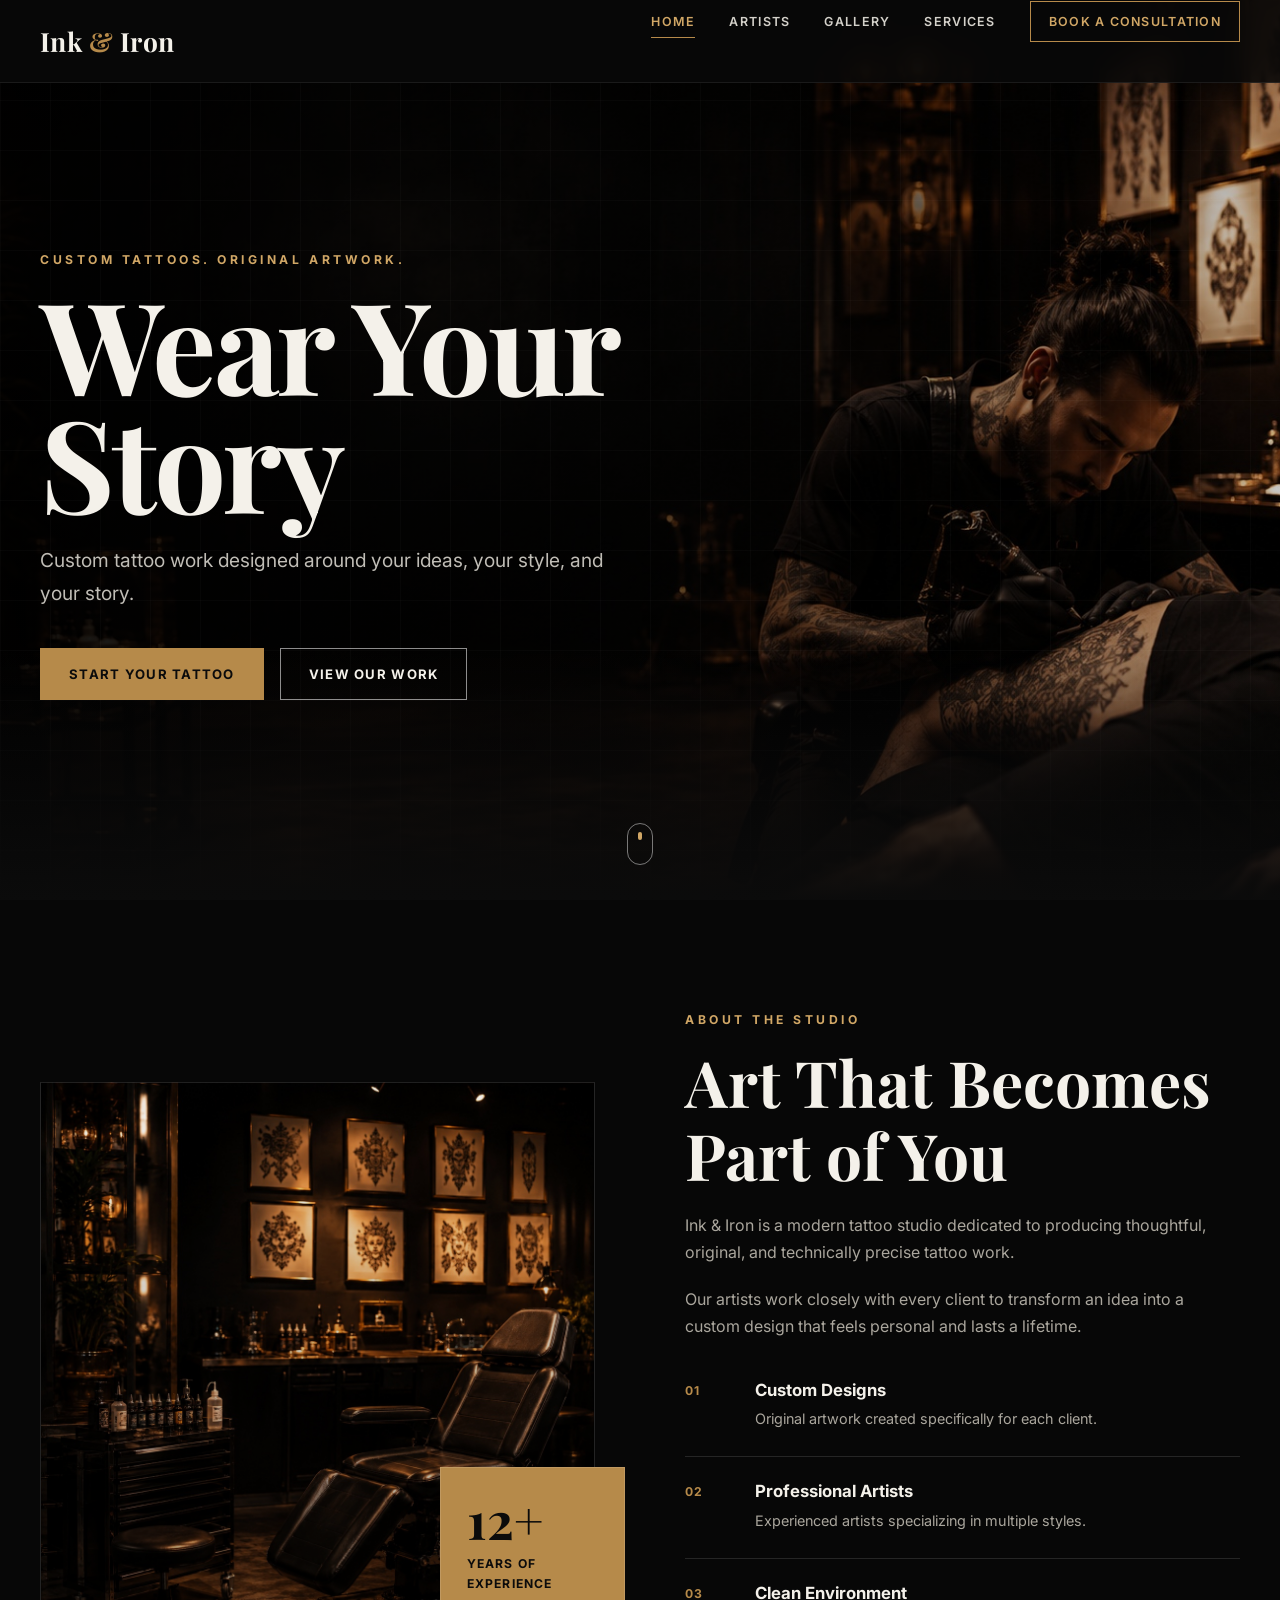
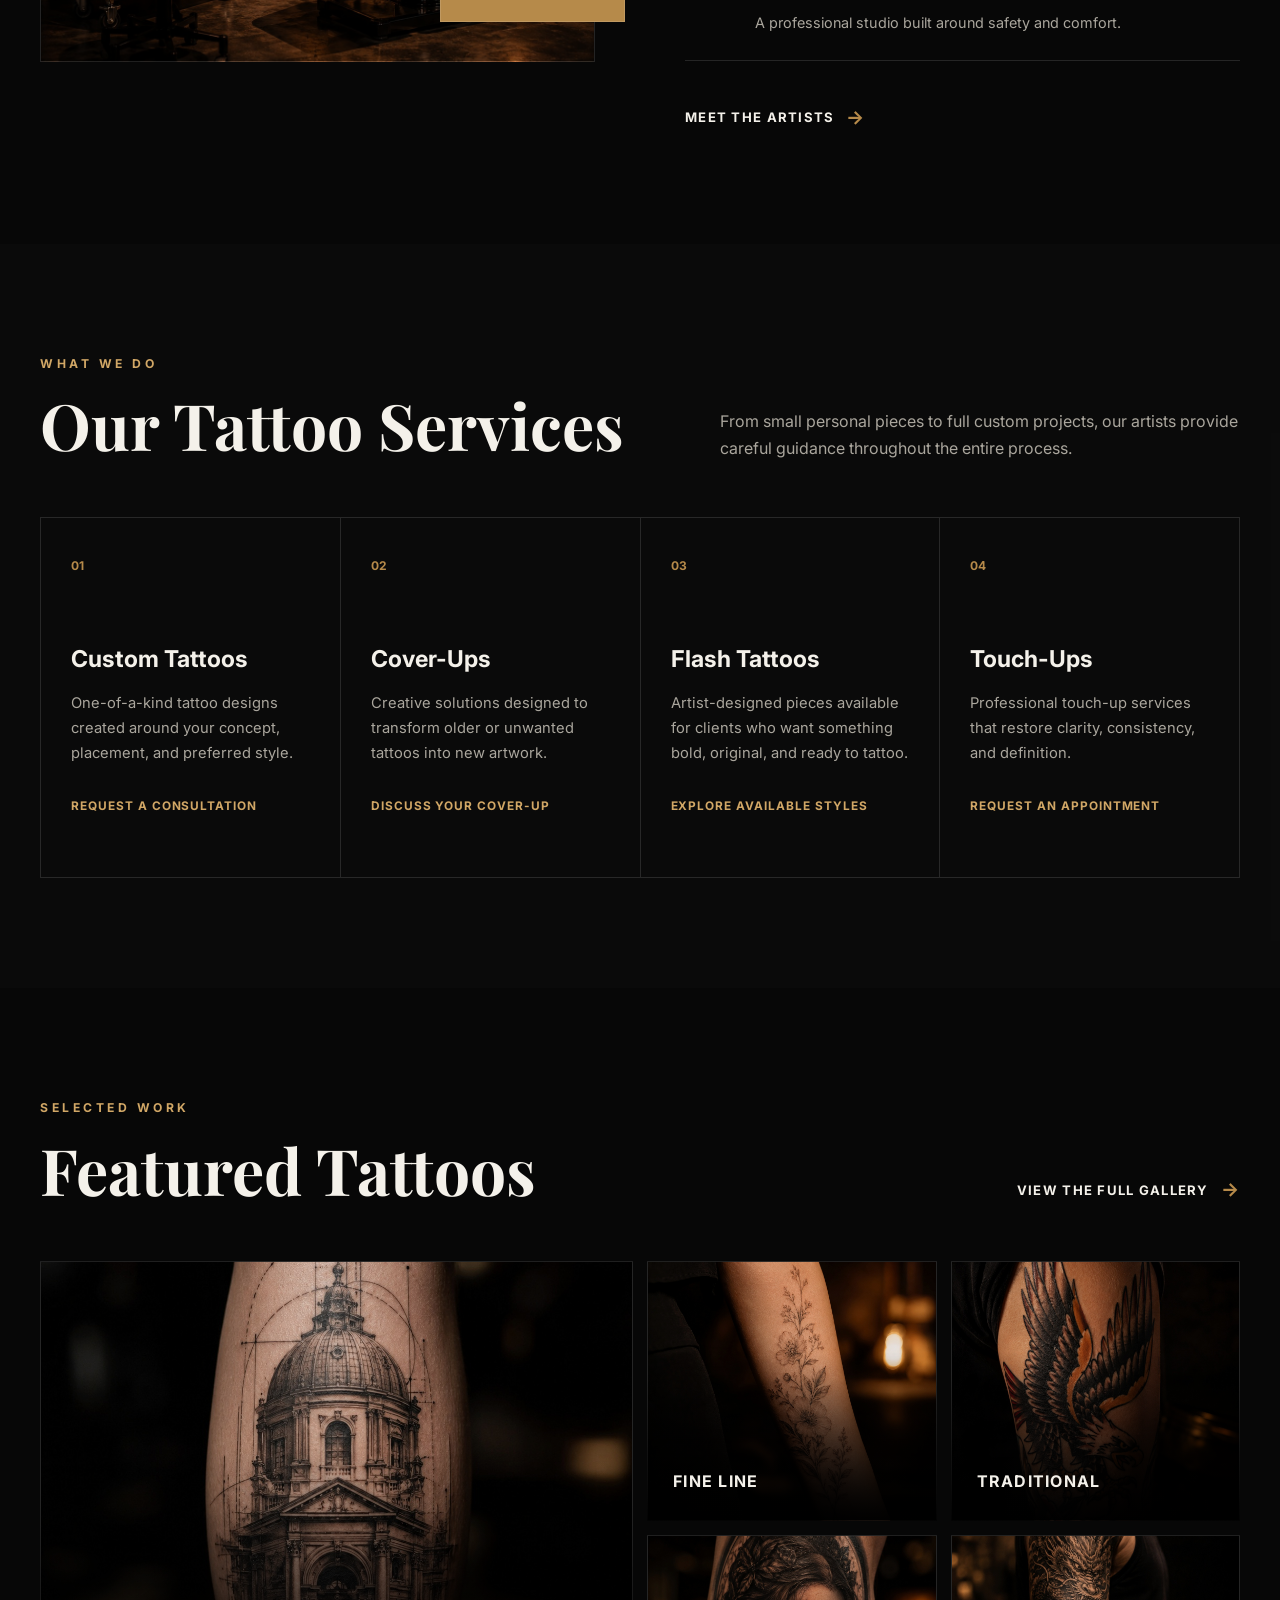
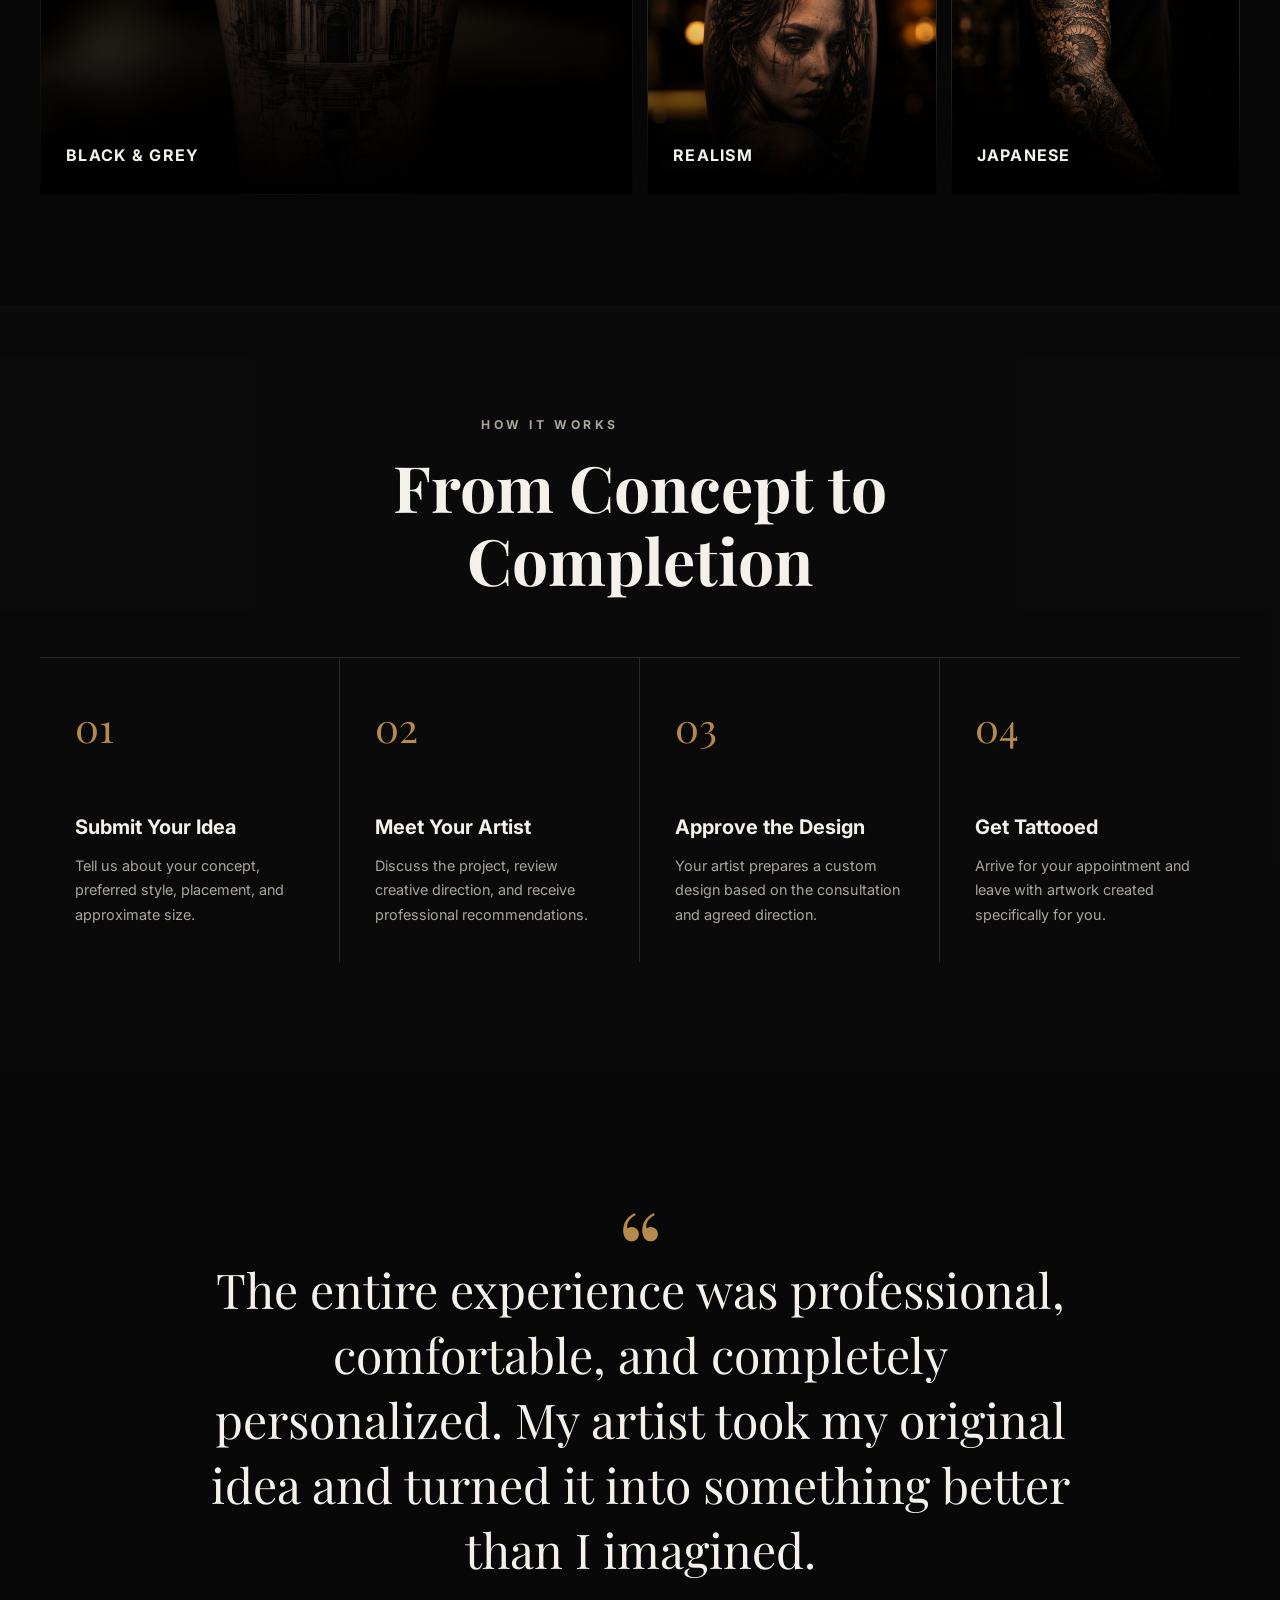
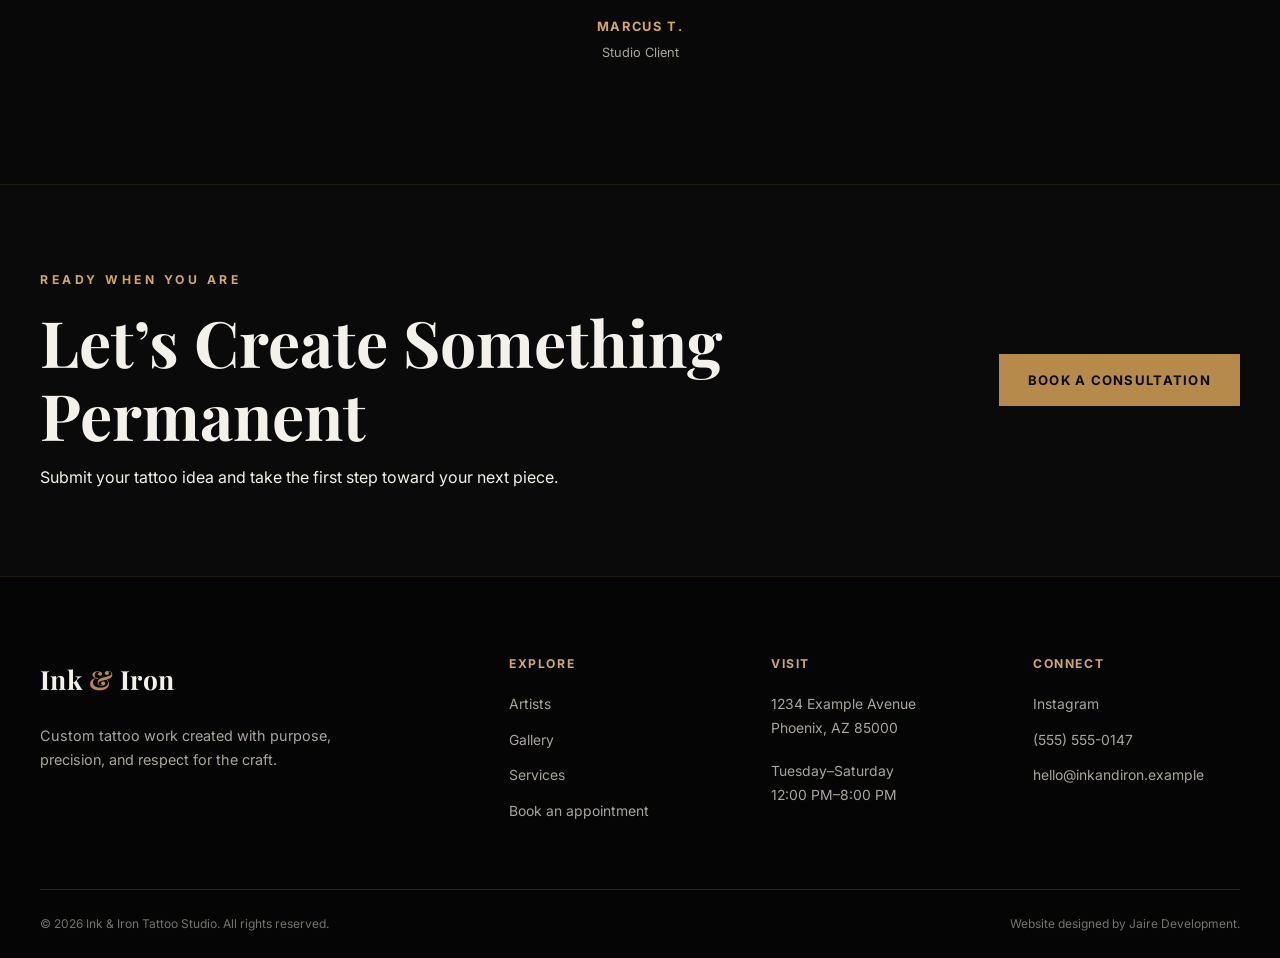
==== commit f28c57c8: "visit information and contact details in the footer section of the website. The address has been upd" ====
--- a/index.html
+++ b/index.html
@@ -1,12 +1,9 @@
-<!DOCTYPE html>
+<!doctype html>
 <html lang="en">
   <head>
     <meta charset="UTF-8" />
 
-    <meta
-      name="viewport"
-      content="width=device-width, initial-scale=1.0"
-    />
+    <meta name="viewport" content="width=device-width, initial-scale=1.0" />
 
     <meta
       name="description"
@@ -20,106 +17,284 @@
 
   <body class="themed-page home-page">
     <div class="page-floral-background home-floral" aria-hidden="true">
-  <svg
-    viewBox="0 0 1440 1200"
-    preserveAspectRatio="xMidYMid slice"
-    xmlns="http://www.w3.org/2000/svg"
-  >
-    <!-- Right thorn vine -->
-    <path
-      class="page-vine"
-      d="M1390 1250
+      <svg
+        viewBox="0 0 1440 1200"
+        preserveAspectRatio="xMidYMid slice"
+        xmlns="http://www.w3.org/2000/svg"
+      >
+        <!-- Right thorn vine -->
+        <path
+          class="page-vine"
+          d="M1390 1250
          C1320 1080, 1410 930, 1320 780
          C1245 650, 1370 520, 1295 390
          C1235 280, 1325 150, 1260 -80"
-    />
-
-    <path class="page-thorn" d="M1333 1050 L1288 1018 L1322 1088 Z" />
-    <path class="page-thorn" d="M1344 875 L1387 842 L1342 914 Z" />
-    <path class="page-thorn" d="M1308 690 L1265 655 L1301 730 Z" />
-    <path class="page-thorn" d="M1322 505 L1367 470 L1319 545 Z" />
-    <path class="page-thorn" d="M1278 325 L1238 292 L1275 365 Z" />
-
-    <path
-      class="page-leaf"
-      d="M1320 970 C1250 936, 1215 984, 1285 1020 C1317 1018, 1334 998, 1320 970 Z"
-    />
-    <path
-      class="page-leaf"
-      d="M1325 750 C1395 722, 1412 780, 1340 810 C1310 796, 1305 773, 1325 750 Z"
-    />
-    <path
-      class="page-leaf"
-      d="M1295 560 C1228 528, 1198 578, 1265 612 C1295 610, 1310 588, 1295 560 Z"
-    />
-
-    <!-- Left lower thorn vine -->
-    <path
-      class="page-vine"
-      d="M-60 1120
+        />
+
+        <path class="page-thorn" d="M1333 1050 L1288 1018 L1322 1088 Z" />
+        <path class="page-thorn" d="M1344 875 L1387 842 L1342 914 Z" />
+        <path class="page-thorn" d="M1308 690 L1265 655 L1301 730 Z" />
+        <path class="page-thorn" d="M1322 505 L1367 470 L1319 545 Z" />
+        <path class="page-thorn" d="M1278 325 L1238 292 L1275 365 Z" />
+
+        <path
+          class="page-leaf"
+          d="M1320 970 C1250 936, 1215 984, 1285 1020 C1317 1018, 1334 998, 1320 970 Z"
+        />
+        <path
+          class="page-leaf"
+          d="M1325 750 C1395 722, 1412 780, 1340 810 C1310 796, 1305 773, 1325 750 Z"
+        />
+        <path
+          class="page-leaf"
+          d="M1295 560 C1228 528, 1198 578, 1265 612 C1295 610, 1310 588, 1295 560 Z"
+        />
+
+        <!-- Left lower thorn vine -->
+        <path
+          class="page-vine"
+          d="M-60 1120
          C80 1080, 110 950, 210 900
          C310 850, 270 725, 375 660"
-    />
-
-    <path class="page-thorn" d="M72 1057 L46 1009 L105 1043 Z" />
-    <path class="page-thorn" d="M185 920 L153 880 L220 901 Z" />
-    <path class="page-thorn" d="M287 775 L260 732 L324 755 Z" />
-
-    <!-- Large black dahlia -->
-    <g class="dahlia" transform="translate(1220 250)">
-      <ellipse class="dahlia-petal petal-a" rx="24" ry="92" cy="-55" />
-      <ellipse class="dahlia-petal petal-b" rx="24" ry="92" cy="-55" transform="rotate(30)" />
-      <ellipse class="dahlia-petal petal-a" rx="24" ry="92" cy="-55" transform="rotate(60)" />
-      <ellipse class="dahlia-petal petal-b" rx="24" ry="92" cy="-55" transform="rotate(90)" />
-      <ellipse class="dahlia-petal petal-a" rx="24" ry="92" cy="-55" transform="rotate(120)" />
-      <ellipse class="dahlia-petal petal-b" rx="24" ry="92" cy="-55" transform="rotate(150)" />
-      <ellipse class="dahlia-petal petal-a" rx="24" ry="92" cy="-55" transform="rotate(180)" />
-      <ellipse class="dahlia-petal petal-b" rx="24" ry="92" cy="-55" transform="rotate(210)" />
-      <ellipse class="dahlia-petal petal-a" rx="24" ry="92" cy="-55" transform="rotate(240)" />
-      <ellipse class="dahlia-petal petal-b" rx="24" ry="92" cy="-55" transform="rotate(270)" />
-      <ellipse class="dahlia-petal petal-a" rx="24" ry="92" cy="-55" transform="rotate(300)" />
-      <ellipse class="dahlia-petal petal-b" rx="24" ry="92" cy="-55" transform="rotate(330)" />
-
-      <ellipse class="dahlia-inner" rx="18" ry="52" cy="-28" />
-      <ellipse class="dahlia-inner" rx="18" ry="52" cy="-28" transform="rotate(45)" />
-      <ellipse class="dahlia-inner" rx="18" ry="52" cy="-28" transform="rotate(90)" />
-      <ellipse class="dahlia-inner" rx="18" ry="52" cy="-28" transform="rotate(135)" />
-      <ellipse class="dahlia-inner" rx="18" ry="52" cy="-28" transform="rotate(180)" />
-      <ellipse class="dahlia-inner" rx="18" ry="52" cy="-28" transform="rotate(225)" />
-      <ellipse class="dahlia-inner" rx="18" ry="52" cy="-28" transform="rotate(270)" />
-      <ellipse class="dahlia-inner" rx="18" ry="52" cy="-28" transform="rotate(315)" />
-
-      <circle class="dahlia-center" r="22" />
-    </g>
-
-    <!-- Smaller lower-left dahlia -->
-    <g class="dahlia" transform="translate(175 1000) scale(0.68)">
-      <ellipse class="dahlia-petal petal-a" rx="24" ry="92" cy="-55" />
-      <ellipse class="dahlia-petal petal-b" rx="24" ry="92" cy="-55" transform="rotate(45)" />
-      <ellipse class="dahlia-petal petal-a" rx="24" ry="92" cy="-55" transform="rotate(90)" />
-      <ellipse class="dahlia-petal petal-b" rx="24" ry="92" cy="-55" transform="rotate(135)" />
-      <ellipse class="dahlia-petal petal-a" rx="24" ry="92" cy="-55" transform="rotate(180)" />
-      <ellipse class="dahlia-petal petal-b" rx="24" ry="92" cy="-55" transform="rotate(225)" />
-      <ellipse class="dahlia-petal petal-a" rx="24" ry="92" cy="-55" transform="rotate(270)" />
-      <ellipse class="dahlia-petal petal-b" rx="24" ry="92" cy="-55" transform="rotate(315)" />
-
-      <ellipse class="dahlia-inner" rx="18" ry="52" cy="-28" />
-      <ellipse class="dahlia-inner" rx="18" ry="52" cy="-28" transform="rotate(60)" />
-      <ellipse class="dahlia-inner" rx="18" ry="52" cy="-28" transform="rotate(120)" />
-      <ellipse class="dahlia-inner" rx="18" ry="52" cy="-28" transform="rotate(180)" />
-      <ellipse class="dahlia-inner" rx="18" ry="52" cy="-28" transform="rotate(240)" />
-      <ellipse class="dahlia-inner" rx="18" ry="52" cy="-28" transform="rotate(300)" />
-
-      <circle class="dahlia-center" r="22" />
-    </g>
-  </svg>
-</div>
+        />
+
+        <path class="page-thorn" d="M72 1057 L46 1009 L105 1043 Z" />
+        <path class="page-thorn" d="M185 920 L153 880 L220 901 Z" />
+        <path class="page-thorn" d="M287 775 L260 732 L324 755 Z" />
+
+        <!-- Large black dahlia -->
+        <g class="dahlia" transform="translate(1220 250)">
+          <ellipse class="dahlia-petal petal-a" rx="24" ry="92" cy="-55" />
+          <ellipse
+            class="dahlia-petal petal-b"
+            rx="24"
+            ry="92"
+            cy="-55"
+            transform="rotate(30)"
+          />
+          <ellipse
+            class="dahlia-petal petal-a"
+            rx="24"
+            ry="92"
+            cy="-55"
+            transform="rotate(60)"
+          />
+          <ellipse
+            class="dahlia-petal petal-b"
+            rx="24"
+            ry="92"
+            cy="-55"
+            transform="rotate(90)"
+          />
+          <ellipse
+            class="dahlia-petal petal-a"
+            rx="24"
+            ry="92"
+            cy="-55"
+            transform="rotate(120)"
+          />
+          <ellipse
+            class="dahlia-petal petal-b"
+            rx="24"
+            ry="92"
+            cy="-55"
+            transform="rotate(150)"
+          />
+          <ellipse
+            class="dahlia-petal petal-a"
+            rx="24"
+            ry="92"
+            cy="-55"
+            transform="rotate(180)"
+          />
+          <ellipse
+            class="dahlia-petal petal-b"
+            rx="24"
+            ry="92"
+            cy="-55"
+            transform="rotate(210)"
+          />
+          <ellipse
+            class="dahlia-petal petal-a"
+            rx="24"
+            ry="92"
+            cy="-55"
+            transform="rotate(240)"
+          />
+          <ellipse
+            class="dahlia-petal petal-b"
+            rx="24"
+            ry="92"
+            cy="-55"
+            transform="rotate(270)"
+          />
+          <ellipse
+            class="dahlia-petal petal-a"
+            rx="24"
+            ry="92"
+            cy="-55"
+            transform="rotate(300)"
+          />
+          <ellipse
+            class="dahlia-petal petal-b"
+            rx="24"
+            ry="92"
+            cy="-55"
+            transform="rotate(330)"
+          />
+
+          <ellipse class="dahlia-inner" rx="18" ry="52" cy="-28" />
+          <ellipse
+            class="dahlia-inner"
+            rx="18"
+            ry="52"
+            cy="-28"
+            transform="rotate(45)"
+          />
+          <ellipse
+            class="dahlia-inner"
+            rx="18"
+            ry="52"
+            cy="-28"
+            transform="rotate(90)"
+          />
+          <ellipse
+            class="dahlia-inner"
+            rx="18"
+            ry="52"
+            cy="-28"
+            transform="rotate(135)"
+          />
+          <ellipse
+            class="dahlia-inner"
+            rx="18"
+            ry="52"
+            cy="-28"
+            transform="rotate(180)"
+          />
+          <ellipse
+            class="dahlia-inner"
+            rx="18"
+            ry="52"
+            cy="-28"
+            transform="rotate(225)"
+          />
+          <ellipse
+            class="dahlia-inner"
+            rx="18"
+            ry="52"
+            cy="-28"
+            transform="rotate(270)"
+          />
+          <ellipse
+            class="dahlia-inner"
+            rx="18"
+            ry="52"
+            cy="-28"
+            transform="rotate(315)"
+          />
+
+          <circle class="dahlia-center" r="22" />
+        </g>
+
+        <!-- Smaller lower-left dahlia -->
+        <g class="dahlia" transform="translate(175 1000) scale(0.68)">
+          <ellipse class="dahlia-petal petal-a" rx="24" ry="92" cy="-55" />
+          <ellipse
+            class="dahlia-petal petal-b"
+            rx="24"
+            ry="92"
+            cy="-55"
+            transform="rotate(45)"
+          />
+          <ellipse
+            class="dahlia-petal petal-a"
+            rx="24"
+            ry="92"
+            cy="-55"
+            transform="rotate(90)"
+          />
+          <ellipse
+            class="dahlia-petal petal-b"
+            rx="24"
+            ry="92"
+            cy="-55"
+            transform="rotate(135)"
+          />
+          <ellipse
+            class="dahlia-petal petal-a"
+            rx="24"
+            ry="92"
+            cy="-55"
+            transform="rotate(180)"
+          />
+          <ellipse
+            class="dahlia-petal petal-b"
+            rx="24"
+            ry="92"
+            cy="-55"
+            transform="rotate(225)"
+          />
+          <ellipse
+            class="dahlia-petal petal-a"
+            rx="24"
+            ry="92"
+            cy="-55"
+            transform="rotate(270)"
+          />
+          <ellipse
+            class="dahlia-petal petal-b"
+            rx="24"
+            ry="92"
+            cy="-55"
+            transform="rotate(315)"
+          />
+
+          <ellipse class="dahlia-inner" rx="18" ry="52" cy="-28" />
+          <ellipse
+            class="dahlia-inner"
+            rx="18"
+            ry="52"
+            cy="-28"
+            transform="rotate(60)"
+          />
+          <ellipse
+            class="dahlia-inner"
+            rx="18"
+            ry="52"
+            cy="-28"
+            transform="rotate(120)"
+          />
+          <ellipse
+            class="dahlia-inner"
+            rx="18"
+            ry="52"
+            cy="-28"
+            transform="rotate(180)"
+          />
+          <ellipse
+            class="dahlia-inner"
+            rx="18"
+            ry="52"
+            cy="-28"
+            transform="rotate(240)"
+          />
+          <ellipse
+            class="dahlia-inner"
+            rx="18"
+            ry="52"
+            cy="-28"
+            transform="rotate(300)"
+          />
+
+          <circle class="dahlia-center" r="22" />
+        </g>
+      </svg>
+    </div>
     <!-- Header -->
     <header class="site-header">
       <nav class="navbar" aria-label="Main navigation">
-        <a href="index.html" class="logo">
-          Ink <span>&</span> Iron
-        </a>
+        <a href="index.html" class="logo"> Ink <span>&</span> Iron </a>
 
         <button
           class="menu-toggle"
@@ -138,9 +313,7 @@
           <li><a href="gallery.html">Gallery</a></li>
           <li><a href="#services">Services</a></li>
           <li>
-            <a href="booking.html" class="nav-button">
-              Book a Consultation
-            </a>
+            <a href="booking.html" class="nav-button"> Book a Consultation </a>
           </li>
         </ul>
       </nav>
@@ -157,8 +330,8 @@
           <h1>Wear Your Story</h1>
 
           <p class="hero-description">
-            Custom tattoo work designed around your ideas, your style, and
-            your story.
+            Custom tattoo work designed around your ideas, your style, and your
+            story.
           </p>
 
           <div class="hero-actions">
@@ -442,9 +615,7 @@
     <footer class="site-footer">
       <div class="section-container footer-grid">
         <div class="footer-brand">
-          <a href="index.html" class="logo">
-            Ink <span>&</span> Iron
-          </a>
+          <a href="index.html" class="logo"> Ink <span>&</span> Iron </a>
 
           <p>
             Custom tattoo work created with purpose, precision, and respect for
@@ -466,10 +637,7 @@
         <div class="footer-column">
           <h3>Visit</h3>
 
-          <address>
-            1250 Roosevelt Street<br />
-            Phoenix, AZ 85004
-          </address>
+          <address>1234 Example Avenue <br />Phoenix, AZ 85000</address>
 
           <p>
             Tuesday–Saturday<br />
@@ -488,13 +656,11 @@
             </li>
 
             <li>
-              <a href="tel:+16025550184">(602) 555-0184</a>
+              <a href="tel:+5555550147">(555) 555-0147</a>
             </li>
 
             <li>
-              <a href="mailto:studio@inkandiron.com">
-                studio@inkandiron.com
-              </a>
+              <a href="mailto:hello@inkandiron.example"> hello@inkandiron.example </a>
             </li>
           </ul>
         </div>
@@ -502,8 +668,8 @@
 
       <div class="section-container footer-bottom">
         <p>
-          &copy; <span id="current-year"></span> Ink & Iron Tattoo Studio.
-          All rights reserved.
+          &copy; <span id="current-year"></span> Ink & Iron Tattoo Studio. All
+          rights reserved.
         </p>
 
         <p>Website designed by Jaire Development.</p>
@@ -512,4 +678,4 @@
 
     <script src="js/script.js"></script>
   </body>
-</html>+</html>
